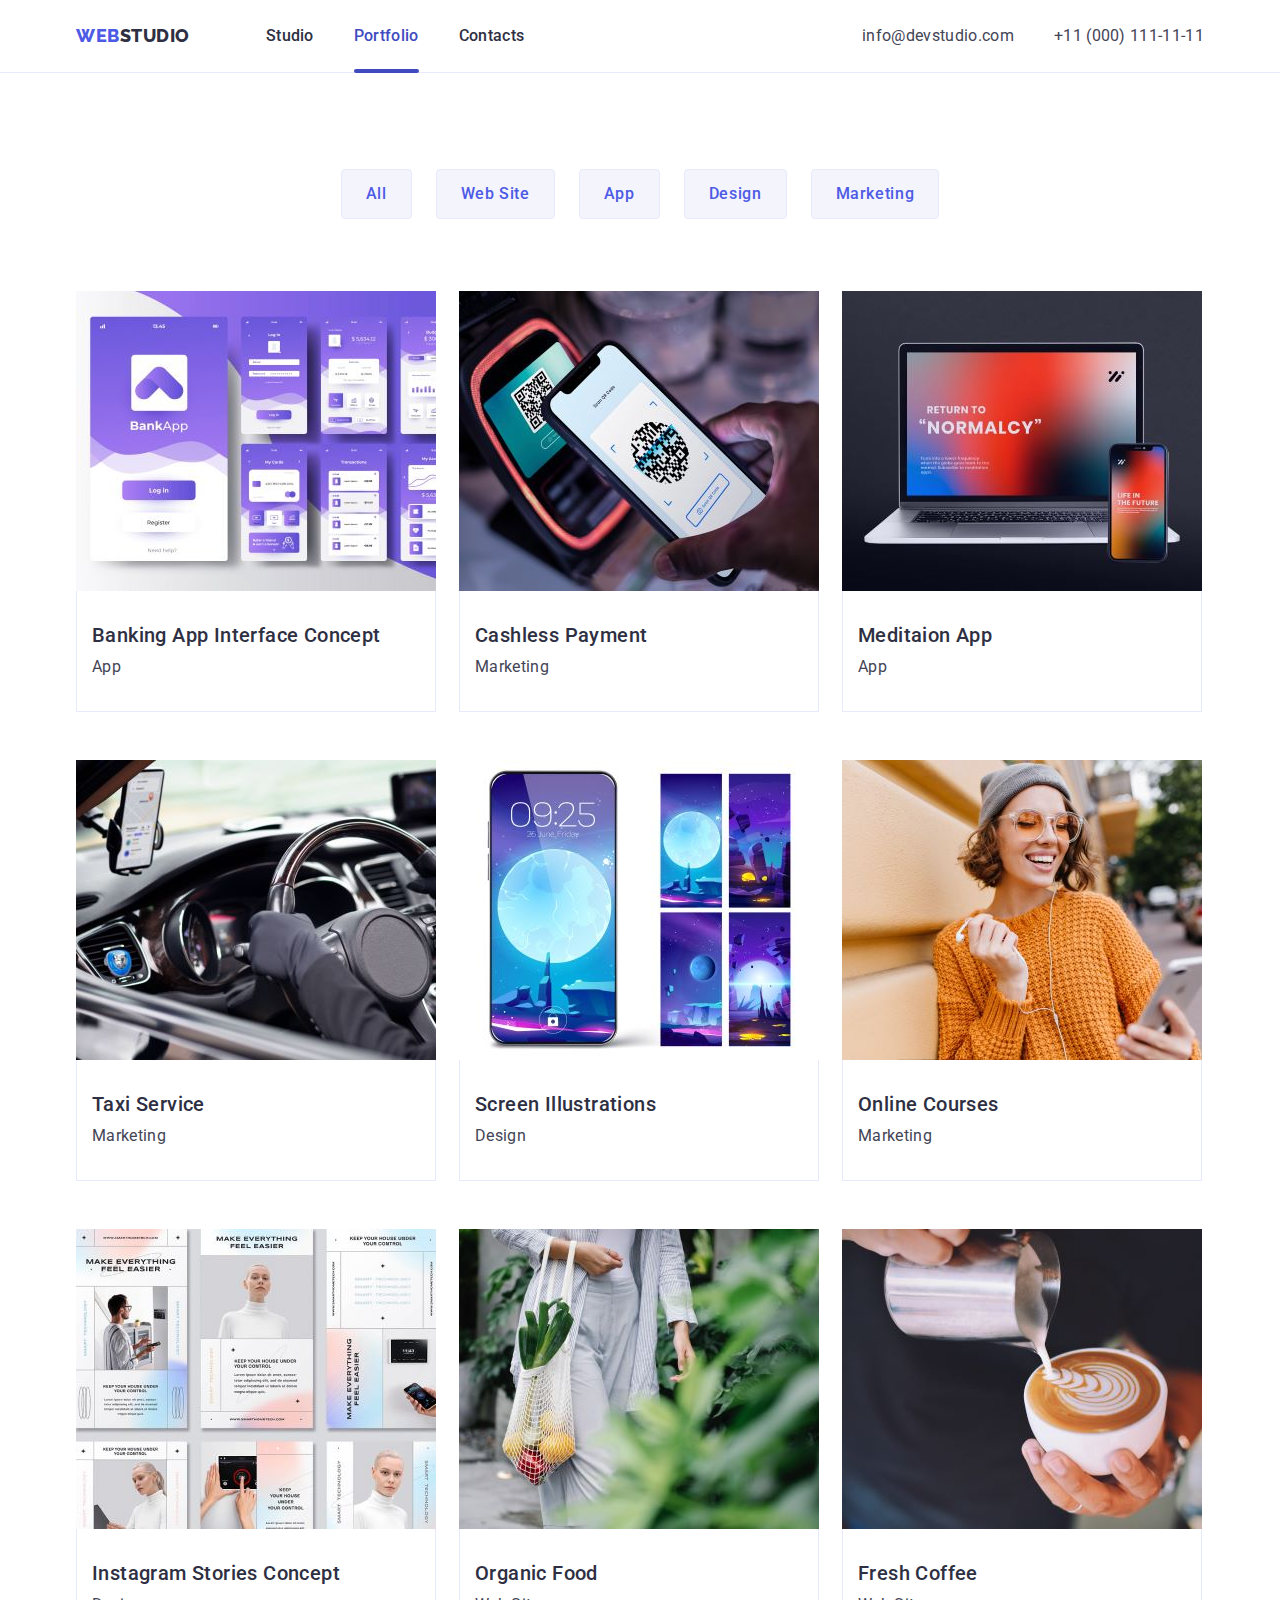
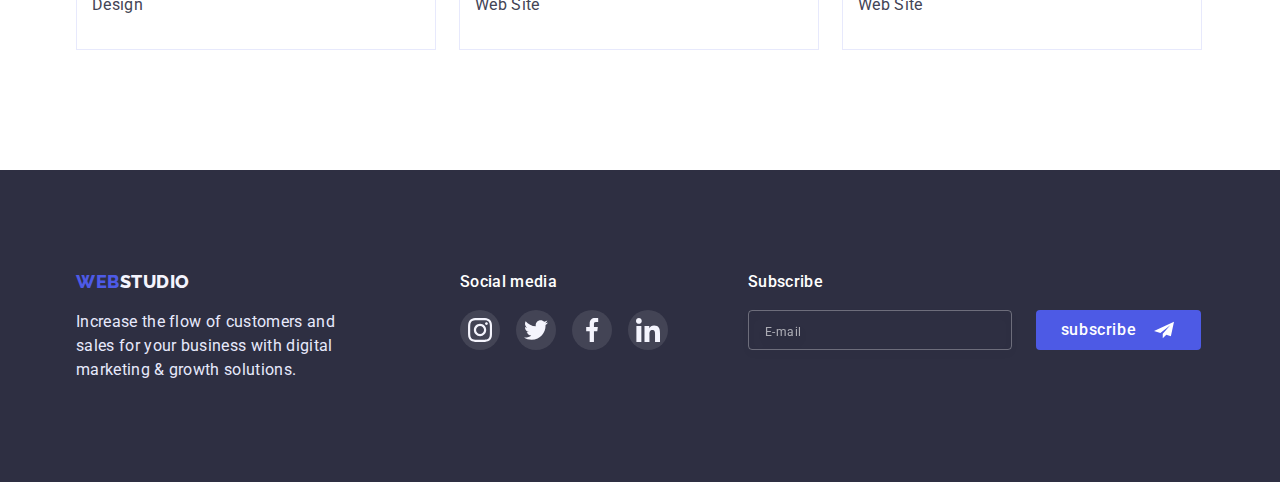
==== portfolio.html @ 66217157 "Initial commit" ====
<!DOCTYPE html>
<html lang="en">
  <head>
    <meta charset="UTF-8" />
    <meta http-equiv="X-UA-Compatible" content="IE=edge" />
    <meta name="viewport" content="width=device-width, initial-scale=1.0" />
    <title>homework3</title>
    <link
      rel="stylesheet"
      href="https://cdn.jsdelivr.net/npm/modern-normalize@1.1.0/modern-normalize.min.css"
    />
    <link rel="preconnect" href="https://fonts.googleapis.com" />
    <link rel="preconnect" href="https://fonts.gstatic.com" crossorigin />
    <link
      href="https://fonts.googleapis.com/css2?family=Raleway:wght@800&family=Roboto:wght@400;500;700;900&display=swap"
      rel="stylesheet"
    />
    <link rel="stylesheet" href="./css/styles.css" />
  </head>
  <body>
    <!-- чердак -->
    <header class="header-top">
      <div class="conteiner header-one-conteiner">
        <nav class="heder-navigation">
          <a class="logo logo-light-theme link" href="./index.html"
            ><span class="logotipe">web</span>Studio</a
          >
          <ul class="menu-list list">
            <li class="menu-item">
              <a class="menu-link link" href="./index.html">Studio</a>
            </li>
            <li class="menu-item">
              <a class="menu-link current link" href="./portfolio.html"
                >Portfolio</a
              >
            </li>
            <li class="menu-item">
              <a class="menu-link link" href="">Contacts</a>
            </li>
          </ul>
        </nav>
        <address class="menu-address">
          <ul class="menu-list-address list">
            <li class="menu-item-address">
              <a class="address-mail link" href="mailto:info@devstudio.com"
                >info@devstudio.com</a
              >
            </li>
            <li class="menu-item-address">
              <a class="address-tel link" href="tel:+110001111111"
                >+11 (000) 111-11-11</a
              >
            </li>
          </ul>
        </address>
      </div>
    </header>
    <main>
      <!-- Section 1 -->
      <section class="section-btn-pro">
        <div class="conteiner">
          <h1 class="strategy-title-port">section-portfolio</h1>
          <ul class="menu-list-btn list">
            <li class="menu-item-btn">
              <button class="text-btn" type="button">All</button>
            </li>

            <li class="menu-item-btn">
              <button class="text-btn" type="button">Web Site</button>
            </li>

            <li class="menu-item-btn">
              <button class="text-btn" type="button">App</button>
            </li>

            <li class="menu-item-btn">
              <button class="text-btn" type="button">Design</button>
            </li>

            <li class="menu-item-btn">
              <button class="text-btn" type="button">Marketing</button>
            </li>
          </ul>
          <!-- Section 2 -->
          <ul class="menu-list-team list">
            <li class="menu-item-team-port">
              <a href="/" class="card-prof link">
                <div class="card-prof-wrapper">
                  <img
                    class="photo"
                    src="./Images/images/hw-02/img.jpg"
                    alt="Banking App Interface Concept"
                    width="360"
                  />
                  <p class="prof-overlay">
                    14 Stylish and User-Friendly App Design Concepts · Task
                    Manager App · Calorie Tracker App · Exotic Fruit Ecommerce
                    App · Cloud Storage App
                  </p>
                </div>
                <div class="port-card">
                  <h2 class="photo-name-port">Banking App Interface Concept</h2>
                  <p class="profile-port">App</p>
                </div>
              </a>
            </li>

            <li class="menu-item-team-port">
              <a href="/" class="card-prof link">
                <div class="card-prof-wrapper">
                  <img
                    class="photo"
                    src="./Images/images/hw-02/phone-1.jpg"
                    alt="Cashless Payment"
                    width="360"
                    height="300"
                  />
                  <p class="prof-overlay">
                    14 Stylish and User-Friendly App Design Concepts · Task
                    Manager App · Calorie Tracker App · Exotic Fruit Ecommerce
                    App · Cloud Storage App
                  </p>
                </div>
                <div class="port-card">
                  <h2 class="photo-name-port">Cashless Payment</h2>
                  <p class="profile-port">Marketing</p>
                </div>
              </a>
            </li>

            <li class="menu-item-team-port">
              <a href="/" class="card-prof link">
                <div class="card-prof-wrapper">
                  <img
                    class="photo"
                    src="./Images/images/hw-02/nout-1.jpg"
                    alt="Meditaion App"
                    width="360"
                    height="300"
                  />
                  <p class="prof-overlay">
                    14 Stylish and User-Friendly App Design Concepts · Task
                    Manager App · Calorie Tracker App · Exotic Fruit Ecommerce
                    App · Cloud Storage App
                  </p>
                </div>
                <div class="port-card">
                  <h2 class="photo-name-port">Meditaion App</h2>
                  <p class="profile-port">App</p>
                </div>
              </a>
            </li>

            <li class="menu-item-team-port">
              <a href="/" class="card-prof link">
                <div class="card-prof-wrapper">
                  <img
                    class="photo"
                    src="./Images/images/hw-02/car.jpg"
                    alt="Taxi Service"
                    width="360"
                    height="300"
                  />
                  <p class="prof-overlay">
                    14 Stylish and User-Friendly App Design Concepts · Task
                    Manager App · Calorie Tracker App · Exotic Fruit Ecommerce
                    App · Cloud Storage App
                  </p>
                </div>
                <div class="port-card">
                  <h2 class="photo-name-port">Taxi Service</h2>
                  <p class="profile-port">Marketing</p>
                </div>
              </a>
            </li>

            <li class="menu-item-team-port">
              <a href="/" class="card-prof link">
                <div class="card-prof-wrapper">
                  <img
                    class="photo"
                    src="./Images/images/hw-02/moon.jpg"
                    alt="Screen Illustrations"
                    width="360"
                    height="300"
                  />
                  <p class="prof-overlay">
                    14 Stylish and User-Friendly App Design Concepts · Task
                    Manager App · Calorie Tracker App · Exotic Fruit Ecommerce
                    App · Cloud Storage App
                  </p>
                </div>
                <div class="port-card">
                  <h2 class="photo-name-port">Screen Illustrations</h2>
                  <p class="profile-port">Design</p>
                </div>
              </a>
            </li>

            <li class="menu-item-team-port">
              <a href="/" class="card-prof link">
                <div class="card-prof-wrapper">
                  <img
                    class="photo"
                    src="./Images/images/hw-02/girl.jpg"
                    alt="Online Courses"
                    width="360"
                    height="300"
                  />
                  <p class="prof-overlay">
                    14 Stylish and User-Friendly App Design Concepts · Task
                    Manager App · Calorie Tracker App · Exotic Fruit Ecommerce
                    App · Cloud Storage App
                  </p>
                </div>
                <div class="port-card">
                  <h2 class="photo-name-port">Online Courses</h2>
                  <p class="profile-port">Marketing</p>
                </div>
              </a>
            </li>

            <li class="menu-item-team-port">
              <a href="/" class="card-prof link">
                <div class="card-prof-wrapper">
                  <img
                    class="photo"
                    src="./Images/images/hw-02/cards.jpg"
                    alt="Instagram Stories Concept"
                    width="360"
                    height="300"
                  />
                  <p class="prof-overlay">
                    14 Stylish and User-Friendly App Design Concepts · Task
                    Manager App · Calorie Tracker App · Exotic Fruit Ecommerce
                    App · Cloud Storage App
                  </p>
                </div>
                <div class="port-card">
                  <h2 class="photo-name-port">Instagram Stories Concept</h2>
                  <p class="profile-port">Design</p>
                </div>
              </a>
            </li>

            <li class="menu-item-team-port">
              <a href="/" class="card-prof link">
                <div class="card-prof-wrapper">
                  <img
                    class="photo"
                    src="./Images/images/hw-02/food.jpg"
                    alt="Organic Food"
                    width="360"
                    height="300"
                  />
                  <p class="prof-overlay">
                    14 Stylish and User-Friendly App Design Concepts · Task
                    Manager App · Calorie Tracker App · Exotic Fruit Ecommerce
                    App · Cloud Storage App
                  </p>
                </div>
                <div class="port-card">
                  <h2 class="photo-name-port">Organic Food</h2>
                  <p class="profile-port">Web Site</p>
                </div>
              </a>
            </li>

            <li class="menu-item-team-port">
              <a href="/" class="card-prof link">
                <div class="card-prof-wrapper">
                  <img
                    class="photo"
                    src="./Images/images/hw-02/coffee.jpg"
                    alt="Fresh Coffee"
                    width="360"
                    height="300"
                  />
                  <p class="prof-overlay">
                    14 Stylish and User-Friendly App Design Concepts · Task
                    Manager App · Calorie Tracker App · Exotic Fruit Ecommerce
                    App · Cloud Storage App
                  </p>
                </div>
                <div class="port-card">
                  <h2 class="photo-name-port">Fresh Coffee</h2>
                  <p class="profile-port">Web Site</p>
                </div>
              </a>
            </li>
          </ul>
        </div>
      </section>
    </main>

    <!-- подвал -->
    <footer class="footer-top">
      <div class="conteiner">
        <div class="footer-menu">
          <div class="footer-logo">
            <a class="logo-f logo-dark-theme link" href="./index.html"
              ><span class="logotipe">web</span>Studio</a
            >
            <p class="footer-text">
              Increase the flow of customers and sales for your business with
              digital marketing & growth solutions.
            </p>
          </div>

          <div class="social-footer">
            <p class="footer-title-text">Social media</p>

            <ul class="footer-list list">
              <li class="footer-list-item">
                <a class="footer-list-link link" href="">
                  <svg class="footer-list-icon" width="24" height="24">
                    <use href="./Images/icons.svg#icon-instagram-2"></use>
                  </svg>
                </a>
              </li>

              <li class="footer-list-item">
                <a class="footer-list-link link" href="">
                  <svg class="footer-list-icon" width="24" height="24">
                    <use href="./Images/icons.svg#icon-twitter-1"></use>
                  </svg>
                </a>
              </li>

              <li class="footer-list-item">
                <a class="footer-list-link link" href="">
                  <svg class="footer-list-icon" width="24" height="24">
                    <use href="./Images/icons.svg#icon-facebook-1"></use>
                  </svg>
                </a>
              </li>

              <li class="footer-list-item">
                <a class="footer-list-link link" href="">
                  <svg class="footer-list-icon" width="24" height="24">
                    <use href="./Images/icons.svg#icon-linkedin-1"></use>
                  </svg>
                </a>
              </li>
            </ul>
          </div>

          <div class="subscribe">
            <p class="subscribe-text">Subscribe</p>

            <form class="footer-form">
              <label class="modal-form-field-footer">
                <input
                  type="text"
                  name="E-mail"
                  class="modal-form-input-footer"
                  required
                  pattern="[a-zA-Z]+"
                  minlength="2"
                  placeholder="E-mail"
                />
              </label>
              <button type="submit" class="subscribe-btn">
                subscribe<span class="modal-form-icon-telegram">
                  <svg class="icon-footer-subscribe" width="24" height="20">
                    <use href="./Images/icons.svg#icon-telegrame"></use>
                  </svg>
                </span>
              </button>
            </form>
          </div>
        </div>
      </div>
    </footer>
  </body>
</html>
---- css/styles.css ----
.link {
    text-decoration: none;
}

ul {
    margin-top: 0;
    margin-right: 0;
    padding-left: 0;
}

img {
    display: block;

}

button {
    cursor: pointer;
}

h1,
h2,
h3,
h4,
p {
    margin-top: 0;
    margin-bottom: 0;
}

:root {
    --navy-color: #404BBF;
    --text-fon-color: #2E2F42;
    --fon-color: #F4F4FD;
    --fon-title: #FFFFFF;
    --color-top: #434455;
    --color-back: #E5E5E5;
    --color-header: #E7E9FC;
    --color-logo: #4D5AE5;
    --color-vector: #8E8F99;
    --color-footer-icon: #31D0AA;
    --transition-duration: 250ms;
    --transition-function: cubic-bezier(0.4, 0, 0.2, 1);



}

.list {
    list-style: none;
}

body {
    font-family: 'Roboto',
        sans-serif;
    color: var(--color-top);
    

}

.conteiner {
    width: 1158px;
    padding-left: 15px;
    padding-right: 15px;
    margin-left: auto;
    margin-right: auto;
    align-items: center;

}

.visually-hidden {
    position: absolute;
    width: 1px;
    height: 1px;
    margin: -1px;
    padding: 0;
    overflow: hidden;
    border: 0;
    clip: rect(0 0 0 0);
}

/* шапка */
.header-top {
    background: var(--fon-title);
    border-bottom: 1px solid var(--color-header);
}

.header-one-conteiner {
    display: flex;
   

}

.heder-navigation .menu-link {
    display: block;
    padding-top: 24px;
    padding-bottom: 24px;
}

.heder-navigation {
    display: flex;

}

.logo {
    font-family: 'Raleway',
        sans-serif;
    font-weight: 800;
    font-size: 18px;
    line-height: 1.33;
    letter-spacing: 0.03em;
    text-transform: uppercase;

    margin-right: 76px;
    padding-top: 24px;
    padding-bottom: 24px;


}

.logo-light-theme {
    color: var(--text-fon-color);
}

.logo-dark-theme {
    color: var(--fon-color);
}

.logotipe {
    color: var(--color-logo);
}

.menu-list {
    display: flex;
    margin-bottom: 0;
    align-items: center;

}

.menu-list .menu-item+.menu-item {
    margin-left: 40px;
}


.menu-link {
    position: relative;
   
    font-weight: 500;
    font-size: 16px;
    line-height: 1.5;
    letter-spacing: 0.02em;
    color: var(--text-fon-color);
    

    transition-property: color;
    transition-duration: var(--transition-duration);
    transition-timing-function: var(--transition-function);
}

.menu-link:hover,
.menu-link:focus {
    color: var(--navy-color);
    
    }

.menu-link.current {
    color: var(--navy-color);
}   

.menu-link::after {
    content:"";
    position: absolute;
    left: 0;
    bottom: -1px;
    display: block;
    width: 100%;
    height: 4px;
    background-color: var(--navy-color);
    border-radius: 2px;
    pointer-events: none;

    opacity: 0;
    transition: opascity 250ms var(--transition-function);
}

.menu-link.current::after {
    opacity: 1;
    
}  

 .current::after {
    content: "";
        position: absolute;
        left: 0;
        bottom: -1px;
        display: block;
        width: 100%;
        height: 4px;
        background-color: var(--navy-color);
        border-radius: 2px;
      
} 



.menu-address {
    font-style: normal;
    color: var(--color-top);
    margin-left: auto;


}

.menu-list-address .menu-item-address+.menu-item-address {
    margin-left: 40px;
}

.menu-list-address {
    display: flex;
    align-items: center;
    margin-bottom: 0;

}

.menu-item-address {
    font-size: 16px;
    line-height: 1.5;
    letter-spacing: 0.02em;
    justify-content: end;

}

.address-mail {
    font-size: 16px;
    line-height: 1.5;
    letter-spacing: 0.02em;
    color: var(--color-top);

    transition-property: color;
        transition-duration: var(--transition-duration);
        transition-timing-function: var(--transition-function);

}

.address-mail:hover,
.address-mail:focus {
    color: var(--navy-color);
   
    }


.menu-address .address-mail {
    display: block;
    padding-top: 24px;
    padding-bottom: 24px;
}

.address-tel {

    font-size: 16px;
    line-height: 1.5;
    letter-spacing: 0.02em;
    color: var(--color-top);

    transition-property: color;
    transition-duration: var(--transition-duration);
    transition-timing-function: var(--transition-function);
}

.menu-address .address-tel {
    display: block;
    padding-top: 24px;
    padding-bottom: 24px;
}

.address-tel:hover,
.address-tel:focus {
    color: var(--navy-color);
    
    }


/* section 1 */
.hero {
    background-color: var(--text-fon-color);
    max-width: 1440px;
    max-height: 600px;
    border-bottom: 1px solid var(--color-header);
    text-align: center;
    padding-top: 188px;
    padding-bottom: 188px;
    margin-left: auto;
    margin-right: auto;
    flex-grow: 1;
    background-image: linear-gradient(rgba(46, 47, 66, 0.7), rgba(46, 47, 66, 0.7)), 
    url(../Images/images/hw-04/backgr.jpg);
    background-size: cover;
    background-position: center;
    background-repeat: no-repeat;
    




}

.title-hero {
    font-size: 56px;
    line-height: 1.07;
    letter-spacing: 0.02em;
    color: var(--fon-title);
    max-width: 496px;
    margin-left: auto;
    margin-right: auto;




}

.hero-btn {
    font-family: 'Roboto',
        sans-serif;
    font-weight: 500;
    font-size: 16px;
    line-height: 1.5;
    letter-spacing: 0.04em;
    color: var(--fon-title);
    background: var(--color-logo);
    padding: 16px 32px;
    margin-top: 48px;
   
    border-radius: 4px;
    border: 1px solid var(--navy-color);
    box-shadow: 0px 4px 4px rgba(0, 0, 0, 0.15);

    transition-property: background-color;
    transition-duration: var(--transition-duration);
    transition-timing-function: var(--transition-function);
}


.hero-btn:hover,
.hero-btn:focus {
    background-color: var(--navy-color);
   
    }


/* section 2     */

.section-two {
    padding-top: 120px;
    padding-bottom: 120px;

}

.strategy-title {
    display: none;
}

.menu-list-strategy {
    display: flex;
    column-gap: 24px;
    margin-bottom: 0;
}

.item-strategy {
    padding: 0px;
    width: 264px;
}

.strategy-list-div {
    display: flex;
    justify-content: center;
    align-items: center;
    
    width: 264px;
    height: 112px;
    background-color: var(--fon-color);

}


.subtitle {
    font-weight: 500;
    font-size: 20px;
    line-height: 1.2;
    letter-spacing: 0.02em;
    color: var(--text-fon-color);
    margin-bottom: 8px;
    margin-top: 8px;

}

.strategy-text {
    font-size: 16px;
    line-height: 1.5;
    letter-spacing: 0.02em;

}

/* section 3 */
.section-service {
    padding-bottom: 120px;
}

.section-title {
    font-size: 36px;
    line-height: 1.11;
    text-align: center;
    letter-spacing: 0.02em;
    text-transform: capitalize;
    color: var(--text-fon-color);
    height: 40px;
    margin-bottom: 72px;
}

.menu-list-doing {
    display: flex;
    flex-wrap: wrap;
    column-gap: 24px;
    margin-bottom: 0;
}

.menu-item-doing {
    flex-basis: calc((100% - 48px) / 3);
}

/* section 4 */


.section-team {
    background: var(--fon-color);
    padding-top: 120px;
    padding-bottom: 120px;
}



.secondary-title-team {
    font-size: 36px;
    line-height: 1.11;
    text-align: center;
    letter-spacing: 0.02em;
    text-transform: capitalize;
    color: var(--text-fon-color);
    margin-bottom: 72px;

}


.menu-list-team {
    display: flex;
    flex-wrap: wrap;
    column-gap: 24px;
    margin-bottom: 0;
}

.menu-item-team {
    background-color: var(--fon-title);
    box-shadow: 0px 1px 6px rgba(46, 47, 66, 0.08), 0px 1px 1px rgba(46, 47, 66, 0.16), 0px 2px 1px rgba(46, 47, 66, 0.08);
    border-radius: 0px 0px 4px 4px;
    flex-basis: calc((100% - 72px) / 4);
}

.card {
    background: var(--fon-title);
    box-shadow: 0px 1px 6px rgba(46, 47, 66, 0.08), 0px 1px 1px rgba(46, 47, 66, 0.16), 0px 2px 1px rgba(46, 47, 66, 0.08);
    border-radius: 0px 0px 4px 4px;
    color: var(--text-fon-color);

}

.photo {
    mix-blend-mode: normal;
    ;

}


.menu-item-team-div {
    padding-top: 32px;
    padding-left: 16px;
    padding-bottom: 32px;
    padding-right: 16px;
    flex-direction: column;
    justify-content: center;
    align-items: center;

}

.photo-name {
    font-weight: 500;
    font-size: 20px;
    line-height: 1.2;
    letter-spacing: 0.02em;
    color: var(--text-fon-color);
    margin-bottom: 8px;
    text-align: center;

}

.profile {
    font-size: 16px;
    line-height: 1.5;
    letter-spacing: 0.02em;
    text-align: center;
    color: var(--text-fon-color);
    margin-bottom: 8px;

}

.profile-list {
    display: flex;
    justify-content: center;
    gap: 24px;
   
}

.profile-list-item {
    justify-content: center;
}

.profile-list-link {
    display: flex;
    justify-content: center;
    align-items: center;
    
        width: 40px;
        height: 40px;
        border-radius: 50%;
        background-color: var(--color-logo);

        transition-property: background-color;
        transition-duration: var(--transition-duration);
        transition-timing-function: var(--transition-function);

}

.profile-list-link:hover,
.profile-list-link:focus {
   
    background-color: var(--navy-color);
    
    }

.profile-list-icon {
    fill: var(--fon-title);
}

/* section 5  */

.section-card {
    padding-top: 125px;
    padding-bottom: 125px;

}

.card-title {
        margin-bottom: 72px;

        font-size: 36px;
        line-height: 1.11;
        text-align: center;
        letter-spacing: 0.02em;
        text-transform: capitalize;
        color: var(--text-fon-color);
}


.card-list {
    display: flex;
    margin-bottom: 0;

   
}

.card-list .card-item+.card-item {
    margin-left: 24px;
    margin-bottom: 0;
}

.card-item {
    width: 168px;
    height: 88px;
}



.card-link {
    display: flex;
    border: 1px solid var(--color-vector);
    border-radius: 4px;
    justify-content: center;
    align-items: center;
    width: 100%;
    height: 100%;

    transition-property: border-color;
    transition-duration: var(--transition-duration);
    transition-timing-function: var(--transition-function);
  

   
}

.card-link:hover,
.card-link:focus {
    outline: none;
    border-color: var(--navy-color);
    
}


.klient-card-link {
    fill: var(--color-vector) ;

    transition-property: fill;
    transition-duration: var(--transition-duration);
    transition-timing-function: var(--transition-function);
}

.card-link:is(:hover, :focus) .klient-card-link{
    fill: var(--navy-color);
    
    }






/* footer  */


.footer-top {
    background: var(--text-fon-color);
    padding-top: 100px;
    padding-bottom: 100px;
}

.footer-menu {
    display: flex;
}

.footer-logo {
    display: block;
    width: 264px;
    margin-right: 120px;

}

.logo-f {
    font-family: 'Raleway',
        sans-serif;
    font-weight: 800;
    font-size: 18px;
    line-height: 1.33;
    letter-spacing: 0.03em;
    text-transform: uppercase;
    margin-bottom: 16px;


}

.footer-text {
    font-size: 16px;
    line-height: 1.5;
    letter-spacing: 0.02em;
    color: var(--color-header);
    margin-top: 16px;

}

.social-footer {
  align-items: baseline;

}


.footer-title-text {
    margin-bottom: 16px;
    color: var(--fon-title);
    font-family: inherit;
        font-weight: 500;
        font-size: 16px;
        line-height: 1.5;
        letter-spacing: 0.02em;
}

.footer-list-link:hover,
.footer-list-link:focus {
    background-color: var(--color-footer-icon);
    
    }




.footer-list {
    display: flex;
    margin-bottom: 0;

}


.footer-list .footer-list-item + .footer-list-item {
    margin-left: 16px;
}

.footer-list-link {
    display: flex;
        justify-content: center;
        align-items: center;
        flex-direction: row;
        background-color: rgba(255, 255, 255, 0.1);
    
        width: 40px;
        height: 40px;
        border-radius: 50%;

        transition-property: background-color;
        transition-duration: var(--transition-duration);
        transition-timing-function: var(--transition-function);
}

.subscribe {
margin-left: 80px;
}

.subscribe-text {
font-family: inherit;
    font-weight: 500;
    font-size: 16px;
    line-height: 1.5;
    letter-spacing: 0.02em;
    color: var(--fon-title);
    margin-bottom: 16px;
}

.footer-form {
    display: flex;
    gap: 24px;
}

.modal-form-input-footer {
    width: 264px;
    height: 40px;
    border: 1px solid rgba(255, 255, 255, 0.3);
    filter: drop-shadow(0px 4px 4px rgba(0, 0, 0, 0.15));
    border-radius: 4px;
    background-color: transparent;
    padding-left: 16px;
    color: var(--fon-title);

}

.modal-form-input-footer:is( :hover, :focus) {
    border-color: var(--color-logo);
}

.modal-form-input-footer::placeholder {
    font-family: inherit;
        font-size: 12px;
        line-height: 2;
        display: flex;
        align-items: center;
        letter-spacing: 0.04em;
        color: rgba(255, 255, 255, 0.6);

}

.subscribe-btn {
    font-family: inherit;
        font-weight: 500;
        font-size: 16px;
        line-height: 1.5;
        width: 165px;
        height: 40px;
        display: flex;
        align-items: center;
        text-align: center;
        justify-content: center;
        letter-spacing: 0.04em;
        color: #FFFFFF;

        background-color: var(--color-logo);
        border-radius: 4px;
        border-color: transparent;
        padding-top: 8px;
        padding-right: 24px;
        padding-bottom: 8px;
        padding-left: 24px;
        gap: 16px;
        

                transition-property: background-color;
                transition-duration: var(--transition-duration);
                transition-timing-function: var(--transition-function);
}

.subscribe-btn:is(:hover, :focus) {
       background-color: var(--navy-color);

}


.icon-footer-subscribe {
    fill: var(--fon-title);
 
}

.modal-form-icon-telegram {
    display: flex;
    justify-content: center;
    align-items: center;
}

/* ==========/* modal  =================== */


.backdrop {
    position: fixed;
    top: 0;
    left: 0;
    z-index: 1000;
    width: 100%;
    height: 100%;
    background-color: rgba(46, 47, 66, 0.4);

  
    
    transition-property: opacity,visibility;
    transition-duration: var(--transition-duration);
    transition-timing-function: var(--transition-function);
}

.backdrop.is-hidden {
    opacity: 0;
    visibility: hidden;
    pointer-events: none;
}

.backdrop.is-hidden .modal{
    transform: translate(-50%, -50%) scale(0)
 
}

.modal {
    position: absolute;
    width: 408px;
    min-height: 576px;
    top: 50%;
    left: 50%;
    transform: translate(-50%, -50%) scale(1);

    padding-top: 72px;
        padding-left: 24px;
        padding-bottom: 24px;
        padding-right: 24px;

    background-color: #FCFCFC;
    box-shadow: 0px 1px 1px rgba(0, 0, 0, 0.14), 0px 1px 3px rgba(0, 0, 0, 0.12), 0px 2px 1px rgba(0, 0, 0, 0.2);
    border-radius: 4px;
   

    transition-property: transform;
    transition-duration: var(--transition-duration);
    transition-timing-function: var(--transition-function);
}


.modal-close-btn {
    position: absolute;
    top: 24px;
    right: 24px;
    display: flex;
    justify-content: center;
    align-items: center;
    width: 24px;
    height: 24px;
    border-radius: 50%;
    
    background-color: var(--color-header);
    border: 1px solid rgba(0, 0, 0, 0.1);
    padding: 0;

    transition-property: background-color;
    transition-duration: var(--transition-duration);
    transition-timing-function: var(--transition-function);
}

.modal-close-btn:hover, 
.modal-close-btn:focus{
    background-color: var(--navy-color);
   
}

.modal-close-btn-icon {
    transition-property: fill;
    transition-duration: var(--transition-duration);
    transition-timing-function: var(--transition-function);
}

.modal-close-btn:hover,
.modal-close-btn:focus .modal-close-btn-icon {
    fill: var(--fon-title);
}


/*===========================modal-form ======================= */
.modal-form {
 
    display: flex;
    flex-direction: column;
}

.modal-form .modal-form-field + .modal-form-field {
    margin-top: 8px;
}

.modal-text-p {
    font-family: inherit;
        font-weight: 500;
        font-size: 16px;
        line-height: 1.5;
        text-align: center;
        letter-spacing: 0.02em;
        color: var(--text-fon-color);
        margin-bottom: 16px;
}

.modal-form-field {
 
}



.modal-span {
    font-family: inherit;
        font-size: 12px;
        display: block;
        line-height: 1.33;
        letter-spacing: 0.04em;
        color: var(--color-vector);
        margin-bottom: 4px;
      
        
}




.modal-form-input {
    width: 100%;
    height: 40px;
    border: 1px solid rgba(33, 33, 33, 0.2);
    border-radius: 4px;
   padding-left: 38px;

    transition-property: border-color;
    transition-duration: var(--transition-duration);
    transition-timing-function: var(--transition-function);

}

.modal-form-input:focus {
    outline: none;
    border-color: var(--color-logo);

    
}



.modal-form-input-wrapper {
    display: block;
    position: relative;
}

.modal-form-icon {
    position: absolute;
    top: 50%;
    left: 0;
    transform: translate(0, -50%);
    display: flex;
    width: 22px;
    height: 24px;
    justify-content: center;
    align-items: center;
    margin-left: 16px;

        transition-property: fill;
        transition-duration: var(--transition-duration);
        transition-timing-function: var(--transition-function);

    
 }


.modal-form-input:focus + .modal-form-icon {
    fill: var(--color-logo);


 }

.modal-form-icon-phone {
    position: absolute;
    top: 50%;
    left: 0;
    transform: translate(0, -50%);
    display: flex;
    justify-content: center;
    align-items: center;
    margin-left: 16px;

        transition-property: fill;
        transition-duration: var(--transition-duration);
        transition-timing-function: var(--transition-function);


}

.modal-form-input:focus+.modal-form-icon-phone {
    fill: var(--color-logo);


}

.modal-form-icon-mail {
    position: absolute;
    top: 50%;
    left: 0;
    transform: translate(0, -50%);
    display: flex;
    justify-content: center;
    align-items: center;
    margin-left: 16px;

        transition-property: fill;
        transition-duration: var(--transition-duration);
        transition-timing-function: var(--transition-function);


}

.modal-form-input:focus+.modal-form-icon-mail {
    fill: var(--color-logo);


}

.modal-message {
    width: 100%;
    height: 120px;
    border: 1px solid rgba(33, 33, 33, 0.2);
    border-radius: 4px;
    padding-left: 16px;
    padding-right: 16px;
    padding-bottom: 8px;
    padding-top: 8px;
    resize: none;

        transition-property: border-color;
        transition-duration: var(--transition-duration);
        transition-timing-function: var(--transition-function);
}

.modal-message::placeholder {
    font-family: inherit;
        font-size: 12px;
        line-height: 1.33;
        letter-spacing: 0.04em;
        color: rgba(117, 117, 117, 0.5);
}

.modal-message:focus {
    outline: none;
    border-color: var(--color-logo);

}

.modal-form-check-desk {
    display: flex;
    align-items: center;
 
    font-family: inherit;
        font-size: 12px;
        line-height: 1.33;
        letter-spacing: 0.04em;
        color: #757575;
        margin-top: 16px;
       
}

.modal-form-check-desk::before {
    display: block;
    content: '';
    width: 16px;
    height: 16px;
    border: 1.25px solid var(--text-fon-color);
    border-radius: 2px;
    cursor: pointer;
    margin-right: 8px;

    transition-property: background-color, background-image;
    transition-duration: var(--transition-duration);
    transition-timing-function: var(--transition-function);


}


.modal-form-check {
        width: 16px;
        height: 16px;
        border: 1.25px solid var(--text-fon-color);
        border-radius: 2px;

}

.modal-form-check:checked + .modal-form-check-desk::before {
    background-color: var(--navy-color);
    background-image: url(../Images/images/hw-06/Vector-galka.svg);
    background-repeat: no-repeat;
    background-position: 50% 50%;
  

}

.modal-form-check:focus +.modal-form-check-desk::before {
    outline: 1.25px solid var(--color-logo);
    border-radius: 2px;


}

.modal-a {
    font-family: inherit;
        font-size: 12px;
        line-height: 1.33;
        letter-spacing: 0.04em;
        text-decoration-line: underline;
        color: var(--color-logo);
        outline: none;
}

.modal-submit-btn {
        font-family: inherit;
        font-weight: 500;
        font-size: 16px;
        line-height: 1.5;
        display: flex;
        align-items: center;
        text-align: center;
        letter-spacing: 0.04em;
        justify-content: center;
        color: var(--fon-title);

        padding-top: 16px;
        padding-left: 32px;
        padding-bottom: 16px;
        padding-right: 32px;

        background: var(--color-logo);
            box-shadow: 0px 4px 4px rgba(0, 0, 0, 0.15);
            border-radius: 4px;
            border-color: transparent;

            width: 169px;
            height: 56px;

            margin-left: auto;
            margin-right: auto;
            margin-top: 24px;

            transition-property: background-color;
            transition-duration: var(--transition-duration);
            transition-timing-function: var(--transition-function);
}

.modal-submit-btn:is(:hover, :focus) {
            background-color: var(--navy-color);
           
}

/* portfolio */

.section-btn-pro {
    padding-top: 96px;
    padding-bottom: 120px;
}

.strategy-title-port {
    display: none;
}

.menu-list-btn {
    display: flex;
    margin-bottom: 72px;
    justify-content: center;
    column-gap: 24px;
}


.text-btn {
    font-family: inherit;
    font-weight: 500;
    font-size: 16px;
    line-height: 1.5;
    letter-spacing: 0.04em;
    color: var(--color-logo);
    padding-top: 12px;
    padding-bottom: 12px;
    padding-right: 24px;
    padding-left: 24px;
    background: var(--fon-color);
    border: 1px solid var(--color-header);
    border-radius: 4px;

    transition-property: background-color, color, box-shadow, border-color;
    transition-duration: var(--transition-duration);
    transition-timing-function: var(--transition-function);

}

.text-btn:hover,
.text-btn:focus {
    outline: none;
    background-color: var(--navy-color);
    color: var(--fon-title);
    box-shadow: 0px 3px 1px rgba(0, 0, 0, 0.1), 0px 2px 1px rgba(0, 0, 0, 0.08), 0px 2px 2px rgba(0, 0, 0, 0.12);
    border-color: transparent;

    
    }




/* section 2 port */

.menu-list-team {
    display: flex;
    column-gap: 23px;
    row-gap: 48px;
}

.menu-item-team-port {
    flex-basis: calc((100% - 48px) / 3);
    background: var(--fon-title);
}

.card-prof:hover,
.card-prof:focus {
    outline: none;
   box-shadow: 0px 1px 6px rgba(46, 47, 66, 0.08), 0px 1px 1px rgba(46, 47, 66, 0.16), 0px 2px 1px rgba(46, 47, 66, 0.08);
  
   
}




.card-prof {
    display: block;
    color: var(--text-fon-color);

    transition-property: box-shadow;
        transition-duration: var(--transition-duration);
        transition-timing-function: var(--transition-function);

}

.card-prof-wrapper {
    position: relative;
    overflow: hidden;
}

.card-prof:is(:hover, :focus) .prof-overlay {
    outline: none;
    transform: translate(0,0);
   
}

.prof-overlay {
    position: absolute;
    top: 0;
    left: 0;
    height: 100%;
    width: 100%;

    font-size: 16px;
    line-height: 1.5;
    letter-spacing: 0.02em;
    padding-top: 40px;
    padding-left: 32px;
    padding-right: 32px;
    background-color: var(--color-logo);
    color: var(--fon-color);
   

    transform: translate(0,100%);
    transition-property: transform;
    transition-duration: var(--transition-duration);
    transition-timing-function: var(--transition-function);
   


}


.port-card {
    padding-top: 32px;
    padding-bottom: 32px;
    padding-left: 15px;
    background: var(--fon-title);
    border: 1px solid var(--color-header);
    border-top: 0;
}

.photo-name-port {
    font-weight: 500;
    font-size: 20px;
    line-height: 1.2;
    letter-spacing: 0.02em;
    color: var(--text-fon-color);
    margin-bottom: 8px;

}

.profile-port {
    font-size: 16px;
    line-height: 1.5;
    letter-spacing: 0.02em;
    color: var(--color-top);
}

.btn-type-pro {
    width: 78px;
    height: 24px;
    font-family: inherit;
    font-weight: 500;
    font-size: 16px;
    line-height: 1.5;
    letter-spacing: 0.04em;
    color: var(--color-logo);

}
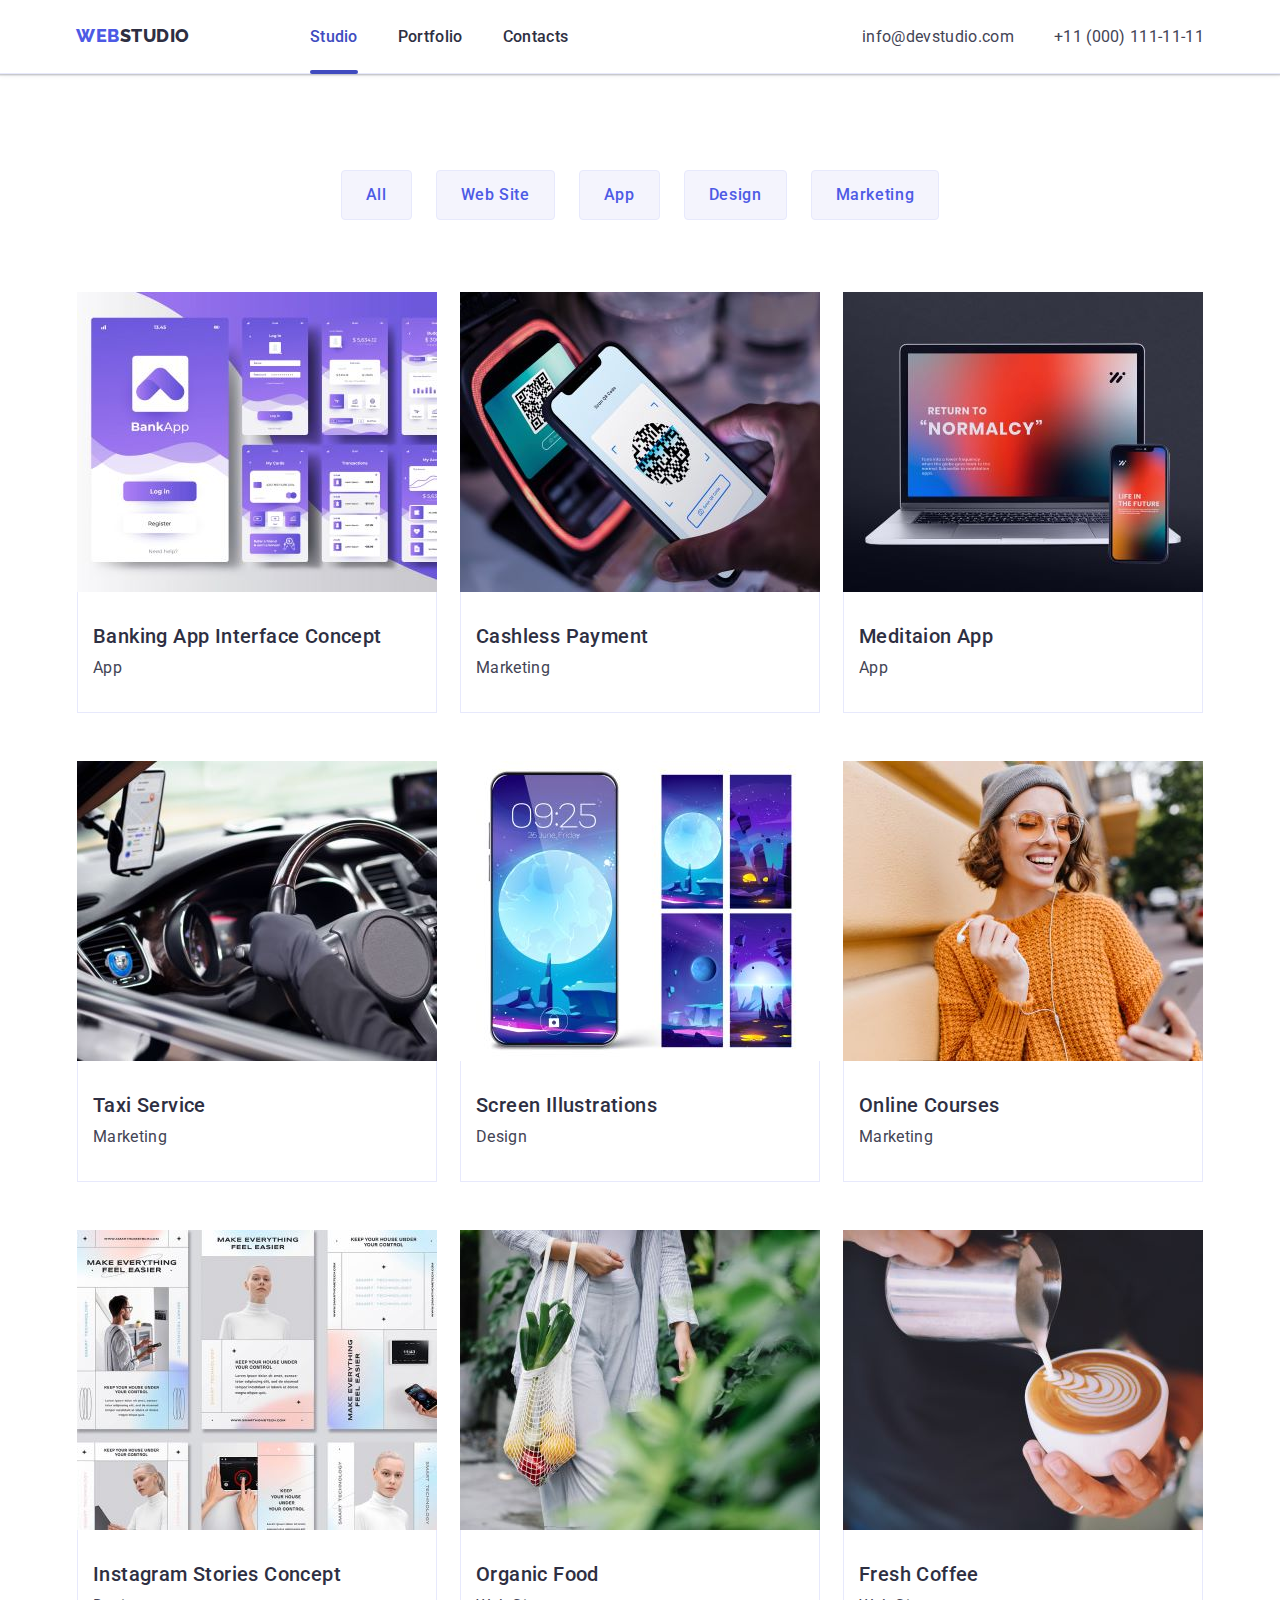
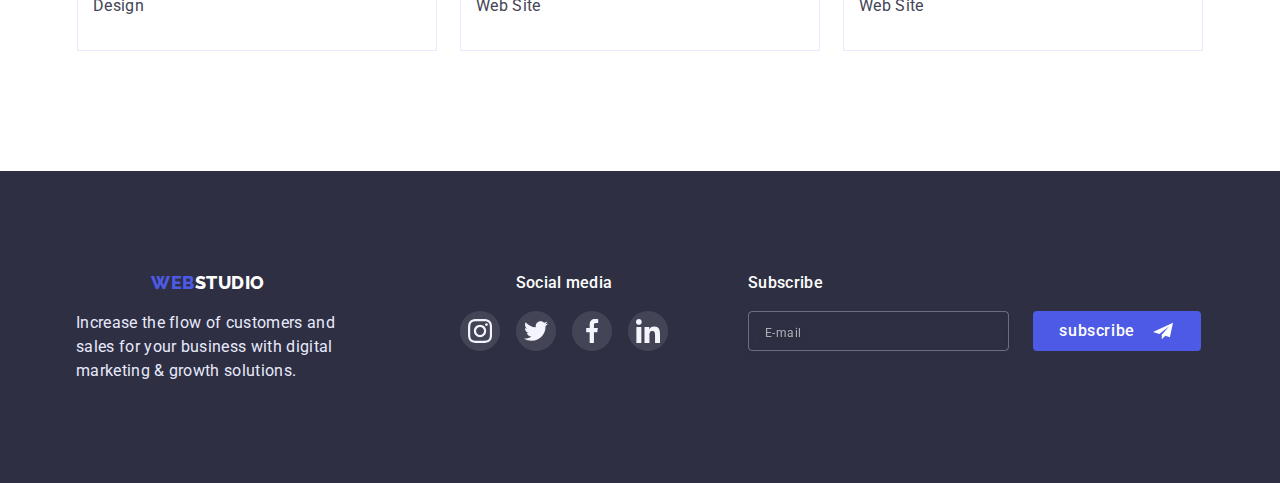
==== commit 57cec8fd: "Повне виправлення помилок" ====
--- a/portfolio.html
+++ b/portfolio.html
@@ -27,18 +27,26 @@
           >
           <ul class="menu-list list">
             <li class="menu-item">
-              <a class="menu-link link" href="./index.html">Studio</a>
+              <a class="menu-link current link" href="./index.html">Studio</a>
             </li>
             <li class="menu-item">
-              <a class="menu-link current link" href="./portfolio.html"
-                >Portfolio</a
-              >
+              <a class="menu-link link" href="./portfolio.html">Portfolio</a>
             </li>
             <li class="menu-item">
               <a class="menu-link link" href="">Contacts</a>
             </li>
           </ul>
         </nav>
+
+        <button type="button" class="mobile-menu-open js-open-menu">
+          <svg class="mobile-menu-open__icon" width="32" height="22">
+            <use
+              class="icon-burger"
+              href="./Images/icons.svg#menu-hamburger"
+            ></use>
+          </svg>
+        </button>
+
         <address class="menu-address">
           <ul class="menu-list-address list">
             <li class="menu-item-address">
@@ -53,6 +61,89 @@
             </li>
           </ul>
         </address>
+
+        <!-- mobile-menu -->
+
+        <div class="mobile-menu is-open js-menu-container">
+          <div class="conteiner mobile-menu-conteiner">
+            <button class="mobile-menu-close-btn js-close-menu">
+              <svg class="mobile-menu-close-icon" width="8" height="8">
+                <use
+                  class="icon-close"
+                  href="./Images/icons.svg#icon-close_24px"
+                ></use>
+              </svg>
+            </button>
+
+            <ul class="menu-list-mobile list">
+              <li class="menu-item-mobile">
+                <a class="menu-link-mobile link" href="./index.html">Studio</a>
+              </li>
+
+              <li class="menu-item-mobile">
+                <a class="menu-link-mobile link" href="./portfolio.html"
+                  >Portfolio</a
+                >
+              </li>
+
+              <li class="menu-item-mobile">
+                <a class="menu-link-mobile link" href="">Contacts</a>
+              </li>
+            </ul>
+
+            <div class="help">
+              <ul class="menu-list-address-mobile list">
+                <li class="menu-tel-address-mobile">
+                  <a class="address-tel-mobile link" href="tel:+110001111111"
+                    >+11 (000) 111-11-11</a
+                  >
+                </li>
+
+                <li class="menu-item-address-mobile">
+                  <a
+                    class="address-mail-mobile link"
+                    href="mailto:info@devstudio.com"
+                    >info@devstudio.com</a
+                  >
+                </li>
+              </ul>
+
+              <ul class="profile-list mobile list">
+                <li class="profile-list-item mobile">
+                  <a class="profile-list-link link" href="">
+                    <svg class="profile-list-icon" width="16" height="16">
+                      <use href="./Images/icons.svg#icon-instagram-2"></use>
+                    </svg>
+                  </a>
+                </li>
+
+                <li class="profile-list-item mobile">
+                  <a class="profile-list-link link" href="">
+                    <svg class="profile-list-icon" width="16" height="16">
+                      <use href="./Images/icons.svg#icon-twitter-1"></use>
+                    </svg>
+                  </a>
+                </li>
+
+                <li class="profile-list-item mobile">
+                  <a class="profile-list-link link" href="">
+                    <svg class="profile-list-icon" width="16" height="16">
+                      <use href="./Images/icons.svg#icon-facebook-1"></use>
+                    </svg>
+                  </a>
+                </li>
+
+                <li class="profile-list-item mobile">
+                  <a class="profile-list-link link" href="">
+                    <svg class="profile-list-icon" width="16" height="16">
+                      <use href="./Images/icons.svg#icon-linkedin-1"></use>
+                    </svg>
+                  </a>
+                </li>
+              </ul>
+            </div>
+          </div>
+        </div>
       </div>
     </header>
     <main>
@@ -297,52 +388,54 @@
     <footer class="footer-top">
       <div class="conteiner">
         <div class="footer-menu">
-          <div class="footer-logo">
-            <a class="logo-f logo-dark-theme link" href="./index.html"
-              ><span class="logotipe">web</span>Studio</a
-            >
-            <p class="footer-text">
-              Increase the flow of customers and sales for your business with
-              digital marketing & growth solutions.
-            </p>
-          </div>
-
-          <div class="social-footer">
-            <p class="footer-title-text">Social media</p>
-
-            <ul class="footer-list list">
-              <li class="footer-list-item">
-                <a class="footer-list-link link" href="">
-                  <svg class="footer-list-icon" width="24" height="24">
-                    <use href="./Images/icons.svg#icon-instagram-2"></use>
-                  </svg>
-                </a>
-              </li>
-
-              <li class="footer-list-item">
-                <a class="footer-list-link link" href="">
-                  <svg class="footer-list-icon" width="24" height="24">
-                    <use href="./Images/icons.svg#icon-twitter-1"></use>
-                  </svg>
-                </a>
-              </li>
-
-              <li class="footer-list-item">
-                <a class="footer-list-link link" href="">
-                  <svg class="footer-list-icon" width="24" height="24">
-                    <use href="./Images/icons.svg#icon-facebook-1"></use>
-                  </svg>
-                </a>
-              </li>
-
-              <li class="footer-list-item">
-                <a class="footer-list-link link" href="">
-                  <svg class="footer-list-icon" width="24" height="24">
-                    <use href="./Images/icons.svg#icon-linkedin-1"></use>
-                  </svg>
-                </a>
-              </li>
-            </ul>
+          <div class="work-div">
+            <div class="footer-logo">
+              <a class="logo-f logo-dark-theme link" href="./index.html"
+                ><span class="logotipe">web</span>Studio</a
+              >
+              <p class="footer-text">
+                Increase the flow of customers and sales for your business with
+                digital marketing & growth solutions.
+              </p>
+            </div>
+
+            <div class="social-footer">
+              <p class="footer-title-text">Social media</p>
+
+              <ul class="footer-list list">
+                <li class="footer-list-item">
+                  <a class="footer-list-link link" href="">
+                    <svg class="footer-list-icon" width="24" height="24">
+                      <use href="./Images/icons.svg#icon-instagram-2"></use>
+                    </svg>
+                  </a>
+                </li>
+
+                <li class="footer-list-item">
+                  <a class="footer-list-link link" href="">
+                    <svg class="footer-list-icon" width="24" height="24">
+                      <use href="./Images/icons.svg#icon-twitter-1"></use>
+                    </svg>
+                  </a>
+                </li>
+
+                <li class="footer-list-item">
+                  <a class="footer-list-link link" href="">
+                    <svg class="footer-list-icon" width="24" height="24">
+                      <use href="./Images/icons.svg#icon-facebook-1"></use>
+                    </svg>
+                  </a>
+                </li>
+
+                <li class="footer-list-item">
+                  <a class="footer-list-link link" href="">
+                    <svg class="footer-list-icon" width="24" height="24">
+                      <use href="./Images/icons.svg#icon-linkedin-1"></use>
+                    </svg>
+                  </a>
+                </li>
+              </ul>
+            </div>
           </div>
 
           <div class="subscribe">
--- a/css/styles.css
+++ b/css/styles.css
@@ -52,19 +52,40 @@
     font-family: 'Roboto',
         sans-serif;
     color: var(--color-top);
-    
+
 
 }
 
 .conteiner {
-    width: 1158px;
-    padding-left: 15px;
-    padding-right: 15px;
-    margin-left: auto;
-    margin-right: auto;
-    align-items: center;
-
-}
+        width: 100%;
+        margin-left: auto;
+        margin-right: auto;
+        padding-left: 15px;
+        padding-right: 15px;
+}
+
+@media screen and (min-width: 480px) {
+    .conteiner {
+        max-width: 428px;
+
+    }
+}
+
+@media screen and (min-width: 768px) {
+    .conteiner {
+        max-width: 768px;
+
+    }
+}
+
+@media screen and (min-width: 1200px) {
+    .conteiner {
+        max-width: 1158px;
+
+    }
+}
+
+
 
 .visually-hidden {
     position: absolute;
@@ -78,27 +99,6 @@
 }
 
 /* шапка */
-.header-top {
-    background: var(--fon-title);
-    border-bottom: 1px solid var(--color-header);
-}
-
-.header-one-conteiner {
-    display: flex;
-   
-
-}
-
-.heder-navigation .menu-link {
-    display: block;
-    padding-top: 24px;
-    padding-bottom: 24px;
-}
-
-.heder-navigation {
-    display: flex;
-
-}
 
 .logo {
     font-family: 'Raleway',
@@ -108,10 +108,10 @@
     line-height: 1.33;
     letter-spacing: 0.03em;
     text-transform: uppercase;
-
-    margin-right: 76px;
+    display: flex;
     padding-top: 24px;
     padding-bottom: 24px;
+    align-items: baseline;
 
 
 }
@@ -126,199 +126,221 @@
 
 .logotipe {
     color: var(--color-logo);
+
 }
 
 .menu-list {
-    display: flex;
-    margin-bottom: 0;
+    display: none;
+}
+
+.logo {
+    margin-right: 0;
+}
+
+
+.header-one-conteiner {
+    display: flex;
     align-items: center;
-
-}
-
-.menu-list .menu-item+.menu-item {
-    margin-left: 40px;
-}
-
-
-.menu-link {
-    position: relative;
-   
-    font-weight: 500;
-    font-size: 16px;
-    line-height: 1.5;
+    justify-content: space-between;
+
+}
+
+.menu-item-address-mobile {
+    margin-bottom: 48px;
+    margin-top: 40px;
+}
+
+.mobile-menu-open {
+    background-color: transparent;
+    border: none;
+    line-height: 0;
+}
+
+.mobile-menu {
+    position: fixed;
+    top: 0;
+    left: 0;
+    z-index: 999;
+    background-color: #FFFFFF;
+    box-shadow: 0px 2px 1px rgba(46, 47, 66, 0.08), 0px 1px 1px rgba(46, 47, 66, 0.16), 0px 1px 6px rgba(46, 47, 66, 0.08);
+    width: 100%;
+    height: 100%;
+    padding-top: 80px;
+    padding-bottom: 40px;
+
+
+
+    opacity: 1;
+    visibility: visible;
+    pointer-events: auto;
+
+    transition-property: opacity, visibility;
+    transition-duration: var(--transition-duration);
+    transition-timing-function: var(--transition-function);
+}
+
+.mobile-menu.is-open {
+    opacity: 0;
+    visibility: hidden;
+    pointer-events: none;
+
+}
+
+
+
+.mobile-menu>.mobile-menu-conteiner {
+    height: 100%;
+    display: flex;
+    flex-direction: column;
+    justify-content: space-between;
+    overflow-y: auto;
+}
+
+.mobile-menu-conteiner {
+    padding-left: 40px;
+    padding-right: 35px;
+
+}
+
+
+.mobile-menu-close-btn {
+    position: absolute;
+    display: flex;
+    justify-content: center;
+    align-items: center;
+    top: 24px;
+    right: 15px;
+    z-index: 999;
+    width: 24px;
+    height: 24px;
+    background-color: var(--color-header);
+    border: 1px solid rgba(0, 0, 0, 0.1);
+    border-radius: 50%;
+    padding: 0;
+
+
+}
+
+.menu-link-mobile {
+    font-family: inherit;
+    font-weight: 700;
+    font-size: 36px;
+    line-height: 1.11;
     letter-spacing: 0.02em;
+    text-transform: capitalize;
     color: var(--text-fon-color);
-    
 
     transition-property: color;
     transition-duration: var(--transition-duration);
     transition-timing-function: var(--transition-function);
 }
 
-.menu-link:hover,
-.menu-link:focus {
+.menu-link-mobile:is(:hover, :focus) {
     color: var(--navy-color);
-    
-    }
-
-.menu-link.current {
-    color: var(--navy-color);
-}   
-
-.menu-link::after {
-    content:"";
-    position: absolute;
-    left: 0;
-    bottom: -1px;
-    display: block;
-    width: 100%;
-    height: 4px;
-    background-color: var(--navy-color);
-    border-radius: 2px;
-    pointer-events: none;
-
-    opacity: 0;
-    transition: opascity 250ms var(--transition-function);
-}
-
-.menu-link.current::after {
-    opacity: 1;
-    
-}  
-
- .current::after {
-    content: "";
-        position: absolute;
-        left: 0;
-        bottom: -1px;
-        display: block;
-        width: 100%;
-        height: 4px;
-        background-color: var(--navy-color);
-        border-radius: 2px;
-      
-} 
-
-
-
-.menu-address {
-    font-style: normal;
-    color: var(--color-top);
-    margin-left: auto;
-
-
-}
-
-.menu-list-address .menu-item-address+.menu-item-address {
-    margin-left: 40px;
-}
-
-.menu-list-address {
-    display: flex;
-    align-items: center;
-    margin-bottom: 0;
-
-}
-
-.menu-item-address {
-    font-size: 16px;
-    line-height: 1.5;
+}
+
+.menu-list-address-mobile {
+    margin-bottom: 40px;
+}
+
+.menu-list-mobile .menu-item-mobile+.menu-item-mobile {
+    margin-top: 40px;
+}
+
+.menu-list-mobile {
+    margin-bottom: 20px;
+}
+
+.menu-tel-address-mobile {
+    font-family: inherit;
+    font-weight: 700;
+    font-size: 36px;
+    line-height: 1.11;
     letter-spacing: 0.02em;
-    justify-content: end;
-
-}
-
-.address-mail {
-    font-size: 16px;
-    line-height: 1.5;
+    text-transform: capitalize;
+    color: var(--color-logo);
+
+}
+
+.address-mail-mobile {
+    font-family: inherit;
+    font-weight: 500;
+    font-size: 20px;
+    line-height: 1.2;
     letter-spacing: 0.02em;
-    color: var(--color-top);
-
-    transition-property: color;
-        transition-duration: var(--transition-duration);
-        transition-timing-function: var(--transition-function);
-
-}
-
-.address-mail:hover,
-.address-mail:focus {
-    color: var(--navy-color);
-   
-    }
-
-
-.menu-address .address-mail {
-    display: block;
-    padding-top: 24px;
-    padding-bottom: 24px;
-}
-
-.address-tel {
-
-    font-size: 16px;
-    line-height: 1.5;
-    letter-spacing: 0.02em;
-    color: var(--color-top);
-
+    color: #434455;
+}
+
+
+
+.profile-list.mobile.list {
+
+    display: flex;
+    justify-content: space-between;
+}
+
+.profile-list-item.mobile {
     transition-property: color;
     transition-duration: var(--transition-duration);
     transition-timing-function: var(--transition-function);
 }
 
-.menu-address .address-tel {
-    display: block;
-    padding-top: 24px;
-    padding-bottom: 24px;
-}
-
-.address-tel:hover,
-.address-tel:focus {
-    color: var(--navy-color);
-    
-    }
-
-
-/* section 1 */
+.profile-list-item.mobile:is(:hover, :focus) {
+    color: var(--navy-color)
+}
+
 .hero {
-    background-color: var(--text-fon-color);
-    max-width: 1440px;
-    max-height: 600px;
-    border-bottom: 1px solid var(--color-header);
-    text-align: center;
-    padding-top: 188px;
-    padding-bottom: 188px;
+    padding-top: 112px;
+    padding-bottom: 112px;
     margin-left: auto;
     margin-right: auto;
-    flex-grow: 1;
-    background-image: linear-gradient(rgba(46, 47, 66, 0.7), rgba(46, 47, 66, 0.7)), 
-    url(../Images/images/hw-04/backgr.jpg);
+    background-color: var(--text-fon-color);
+    min-height: 432px;
+    text-align: center;
+    background-image: linear-gradient(rgba(46, 47, 66, 0.7), rgba(46, 47, 66, 0.7)),
+        url(../Images/images/mobile/bg-mobile.jpg);
     background-size: cover;
     background-position: center;
     background-repeat: no-repeat;
-    
-
-
-
-
-}
+}
+
+@media screen and (min-device-pixel-ratio: 2) and (max-width: 767px),
+screen and (min-resolution: 192dpi) and (max-width: 767px),
+screen and (min-resolution: 2dppx) and (max-width: 767px) {
+    .hero {
+        background-image: linear-gradient(rgba(46, 47, 66, 0.7), rgba(46, 47, 66, 0.7)), url(../Images/images/mobile/bg-mobile@2x.jpg);
+    }
+}
+
+
+
 
 .title-hero {
-    font-size: 56px;
-    line-height: 1.07;
+    max-width: 320px;
+    font-family: inherit;
+    font-size: 36px;
+    line-height: 1.11;
+    text-align: center;
     letter-spacing: 0.02em;
+    text-transform: capitalize;
     color: var(--fon-title);
-    max-width: 496px;
+    margin-bottom: 72px;
     margin-left: auto;
     margin-right: auto;
-
-
-
-
+}
+
+.modal {
+    width: 392px;
+    max-height: 586px;
+
+    padding-top: 96px;
+    padding-left: 18px;
+    padding-bottom: 18px;
+    padding-right: 114px;
 }
 
 .hero-btn {
-    font-family: 'Roboto',
-        sans-serif;
+    font-family: inherit;
     font-weight: 500;
     font-size: 16px;
     line-height: 1.5;
@@ -326,8 +348,8 @@
     color: var(--fon-title);
     background: var(--color-logo);
     padding: 16px 32px;
-    margin-top: 48px;
-   
+
+
     border-radius: 4px;
     border: 1px solid var(--navy-color);
     box-shadow: 0px 4px 4px rgba(0, 0, 0, 0.15);
@@ -341,65 +363,73 @@
 .hero-btn:hover,
 .hero-btn:focus {
     background-color: var(--navy-color);
-   
-    }
-
-
-/* section 2     */
-
-.section-two {
-    padding-top: 120px;
-    padding-bottom: 120px;
-
 }
 
 .strategy-title {
     display: none;
 }
 
-.menu-list-strategy {
-    display: flex;
-    column-gap: 24px;
-    margin-bottom: 0;
-}
-
-.item-strategy {
-    padding: 0px;
-    width: 264px;
-}
-
-.strategy-list-div {
-    display: flex;
-    justify-content: center;
-    align-items: center;
-    
-    width: 264px;
-    height: 112px;
-    background-color: var(--fon-color);
-
-}
-
-
-.subtitle {
-    font-weight: 500;
-    font-size: 20px;
-    line-height: 1.2;
-    letter-spacing: 0.02em;
-    color: var(--text-fon-color);
-    margin-bottom: 8px;
-    margin-top: 8px;
-
-}
-
-.strategy-text {
-    font-size: 16px;
-    line-height: 1.5;
-    letter-spacing: 0.02em;
-
-}
-
-/* section 3 */
+@media screen and (min-width: 768px) and (max-width: 1199px) {
+    
+
+ .strategy-icon {
+     display: none;
+ }
+}
+
+@media screen and (max-width: 767px) {
+    .menu-list-strategy .item-strategy+.item-strategy {
+            margin-top: 72px;
+    
+        }
+  .strategy-icon {
+            display: none;
+}        
+
+        
+}        
+        .section-two {
+    
+            padding-top: 96px;
+            padding-bottom: 96px;
+        }
+    
+      
+    
+        .menu-list-strategy {
+            margin-bottom: 0;
+        }
+    
+    
+        .subtitle {
+            font-family: inherit;
+            font-weight: 700;
+            font-size: 36px;
+            line-height: 1.11;
+            letter-spacing: 0.02em;
+            text-transform: capitalize;
+            color: var(--text-fon-color);
+            text-align: center;
+    
+        }
+    
+        .strategy-text {
+
+            font-family: inherit;
+            font-weight: 500;
+            font-size: 16px;
+            line-height: 1.5;
+            letter-spacing: 0.02em;
+            color: var(--color-top);
+            margin-top: 8px;
+            text-align: start;
+    
+        }
+    
+    
+       
 .section-service {
+    width: 100%;
     padding-bottom: 120px;
 }
 
@@ -425,16 +455,29 @@
     flex-basis: calc((100% - 48px) / 3);
 }
 
-/* section 4 */
-
-
 .section-team {
+
+
+    padding-top: 96px;
+    padding-bottom: 128px;
     background: var(--fon-color);
-    padding-top: 120px;
-    padding-bottom: 120px;
-}
-
-
+    justify-content: center;
+    display: flex;
+
+    align-items: center;
+
+
+}
+
+
+.menu-list-team {
+
+    display: flex;
+    flex-wrap: wrap;
+    row-gap: 72px;
+    justify-content: center;
+    margin-bottom: 0;
+}
 
 .secondary-title-team {
     font-size: 36px;
@@ -447,47 +490,6 @@
 
 }
 
-
-.menu-list-team {
-    display: flex;
-    flex-wrap: wrap;
-    column-gap: 24px;
-    margin-bottom: 0;
-}
-
-.menu-item-team {
-    background-color: var(--fon-title);
-    box-shadow: 0px 1px 6px rgba(46, 47, 66, 0.08), 0px 1px 1px rgba(46, 47, 66, 0.16), 0px 2px 1px rgba(46, 47, 66, 0.08);
-    border-radius: 0px 0px 4px 4px;
-    flex-basis: calc((100% - 72px) / 4);
-}
-
-.card {
-    background: var(--fon-title);
-    box-shadow: 0px 1px 6px rgba(46, 47, 66, 0.08), 0px 1px 1px rgba(46, 47, 66, 0.16), 0px 2px 1px rgba(46, 47, 66, 0.08);
-    border-radius: 0px 0px 4px 4px;
-    color: var(--text-fon-color);
-
-}
-
-.photo {
-    mix-blend-mode: normal;
-    ;
-
-}
-
-
-.menu-item-team-div {
-    padding-top: 32px;
-    padding-left: 16px;
-    padding-bottom: 32px;
-    padding-right: 16px;
-    flex-direction: column;
-    justify-content: center;
-    align-items: center;
-
-}
-
 .photo-name {
     font-weight: 500;
     font-size: 20px;
@@ -499,6 +501,10 @@
 
 }
 
+.photo {
+    mix-blend-mode: normal;
+}
+
 .profile {
     font-size: 16px;
     line-height: 1.5;
@@ -509,82 +515,1401 @@
 
 }
 
+.profile-list-link {
+    display: flex;
+    justify-content: center;
+    align-items: center;
+
+    width: 40px;
+    height: 40px;
+    border-radius: 50%;
+    background-color: var(--color-logo);
+
+    transition-property: background-color;
+    transition-duration: var(--transition-duration);
+    transition-timing-function: (--transition-function);
+
+}
+
+.menu-item-team-div {
+    display: flex;
+    padding-top: 32px;
+    padding-left: 16px;
+    padding-bottom: 32px;
+    padding-right: 16px;
+    flex-direction: column;
+    justify-content: center;
+    align-items: center;
+
+}
+
+.menu-item-team {
+    background-color: var(--fon-title);
+    box-shadow:
+        0px 1px 6px rgba(46, 47, 66, 0.08),
+        0px 1px 1px rgba(46, 47, 66, 0.16),
+        0px 2px 1px rgba(46, 47, 66, 0.08);
+    border-radius: 0px 0px 4px 4px;
+    flex-basis: calc((100% - 72px) / 4);
+}
+
+.profile-list-icon {
+    fill: var(--fon-title);
+}
+
+
+
+.profile-list-link:hover,
+.profile-list-link:focus {
+
+    background-color: var(--navy-color);
+
+}
+
+.profile-list-item {
+    justify-content: center;
+}
+
 .profile-list {
     display: flex;
     justify-content: center;
     gap: 24px;
-   
-}
-
-.profile-list-item {
+
+}
+
+.section-card {
+
+    padding-top: 96px;
+    padding-bottom: 96px;
+
+}
+
+.card-list {
+    display: flex;
+    flex-wrap: wrap;
+    column-gap: 16px;
+    row-gap: 72px;
     justify-content: center;
-}
-
-.profile-list-link {
-    display: flex;
+    margin-bottom: 0;
+}
+
+.card-item {
+    width: 190px;
+    height: 88px;
+}
+
+.card-title {
+    margin-bottom: 72px;
+
+    font-size: 36px;
+    line-height: 1.11;
+    text-align: center;
+    letter-spacing: 0.02em;
+    text-transform: capitalize;
+    color: var(--text-fon-color);
+}
+
+.card-link {
+    display: flex;
+    border: 1px solid var(--color-vector);
+    border-radius: 4px;
     justify-content: center;
     align-items: center;
-    
-        width: 40px;
+    width: 100%;
+    height: 100%;
+
+
+    transition-property: border-color;
+    transition-duration: var(--transition-duration);
+    transition-timing-function: var(--transition-function);
+
+
+
+}
+
+.card-link:hover,
+.card-link:focus {
+    outline: none;
+    border-color: var(--navy-color);
+
+}
+
+
+.klient-card-link {
+    fill: var(--color-vector);
+
+    transition-property: fill;
+    transition-duration: var(--transition-duration);
+    transition-timing-function: var(--transition-function);
+}
+
+.card-link:is(:hover, :focus) .klient-card-link {
+    fill: var(--navy-color);
+
+}
+
+/* ===========================footer==============================  */
+@media screen and (max-width: 767px) {
+
+    .footer-menu {
+        display: flex;
+        flex-direction: column;
+        row-gap: 72px;
+    }
+
+
+    .footer-top {
+
+        padding-top: 96px;
+        padding-bottom: 96px;
+
+    }
+
+    .footer-logo {
+        margin-right: auto;
+        margin-left: auto;
+        width: 268px;
+        margin-bottom: 72px;
+    }
+
+    .logo-f {
+        font-family: 'Raleway';
+        font-weight: 800;
+        font-size: 18px;
+        line-height: 1.17;
+        display: flex;
+        align-items: center;
+        letter-spacing: 0.03em;
+        text-transform: uppercase;
+        color: var(--fon-title);
+        margin-bottom: 16px;
+        justify-content: center;
+    }
+
+    .logotipe {
+        font-family: 'Raleway';
+        font-weight: 800;
+        font-size: 18px;
+        line-height: 1.17;
+        display: flex;
+        align-items: center;
+        letter-spacing: 0.03em;
+        text-transform: uppercase;
+        color: var(--color-logo);
+    }
+
+    .footer-text {
+        font-family: inherit;
+        font-size: 16px;
+        line-height: 1.5;
+        letter-spacing: 0.02em;
+        color: var(--color-header);
+    }
+
+
+
+    .footer-title-text {
+        text-align: center;
+    }
+
+    .footer-list {
+        display: flex;
+    }
+
+    .subscribe-text {
+        text-align: center;
+    }
+
+    .footer-form {
+        display: flex;
+        flex-wrap: wrap;
+        row-gap: 16px;
+    }
+
+    .subscribe-btn {
+        margin-right: auto;
+        margin-left: auto;
         height: 40px;
-        border-radius: 50%;
-        background-color: var(--color-logo);
-
-        transition-property: background-color;
+    }
+
+    .modal-form-field-footer {
+        width: 100%;
+    }
+
+    .modal-form-input-footer {
+        width: 100%;
+    }
+  
+  
+  
+    .footer-form {
+           
+            flex-wrap: wrap;
+            row-gap: 16px;
+        }
+        .subscribe-text {
+            text-align: center;
+        }
+
+}
+
+
+.footer-top {
+
+    padding-top: 96px;
+    padding-bottom: 96px;
+
+}
+
+
+.logo-f {
+    font-family: 'Raleway';
+    font-weight: 800;
+    font-size: 18px;
+    line-height: 1.17;
+    display: flex;
+    align-items: center;
+    letter-spacing: 0.03em;
+    text-transform: uppercase;
+    color: var(--fon-title);
+    margin-bottom: 16px;
+    justify-content: center;
+}
+
+.logotipe {
+    font-family: 'Raleway';
+    font-weight: 800;
+    font-size: 18px;
+    line-height: 1.17;
+    display: flex;
+    align-items: center;
+    letter-spacing: 0.03em;
+    text-transform: uppercase;
+    color: var(--color-logo);
+}
+
+.footer-text {
+    font-family: inherit;
+    font-size: 16px;
+    line-height: 1.5;
+    letter-spacing: 0.02em;
+    color: var(--color-header);
+}
+
+
+
+.footer-title-text {
+    text-align: center;
+}
+
+.footer-list {
+    display: flex;
+}
+
+
+.footer-form {
+    display: flex;
+    
+}
+
+.subscribe-btn {
+  
+    height: 40px;
+}
+
+.modal-form-field-footer {
+    width: 100%;
+}
+
+.modal-form-input-footer {
+    width: 100%;
+}
+
+.footer-top {
+    background: var(--text-fon-color);
+}
+
+.footer-title-text {
+    margin-bottom: 16px;
+    color: var(--fon-title);
+    font-family: inherit;
+    font-weight: 500;
+    font-size: 16px;
+    line-height: 1.5;
+    letter-spacing: 0.02em;
+}
+
+.footer-list-link:hover,
+.footer-list-link:focus {
+    background-color: var(--color-footer-icon);
+
+}
+
+
+
+
+.footer-list {
+    display: flex;
+    margin-bottom: 0;
+    justify-content: center;
+
+}
+
+
+.footer-list .footer-list-item+.footer-list-item {
+    margin-left: 16px;
+}
+
+.footer-list-link {
+    display: flex;
+    justify-content: center;
+    align-items: center;
+    flex-direction: row;
+    background-color: rgba(255, 255, 255, 0.1);
+
+    width: 40px;
+    height: 40px;
+    border-radius: 50%;
+
+    transition-property: background-color;
+    transition-duration: var(--transition-duration);
+    transition-timing-function: var(--transition-function);
+}
+
+.subscribe-text {
+    font-family: inherit;
+    font-weight: 500;
+    font-size: 16px;
+    line-height: 1.5;
+    letter-spacing: 0.02em;
+    color: var(--fon-title);
+    margin-bottom: 16px;
+}
+
+
+.modal-form-input-footer {
+
+    border: 1px solid rgba(255, 255, 255, 0.3);
+    filter: drop-shadow(0px 4px 4px rgba(0, 0, 0, 0.15));
+    border-radius: 4px;
+    background-color: transparent;
+    padding-left: 16px;
+    padding-top: 8px;
+    padding-bottom: 8px;
+    padding-right: auto;
+    color: var(--fon-title);
+    width: 100%;
+    height: 40px;
+
+}
+
+.modal-form-input-footer:is( :hover, :focus) {
+    border-color: var(--color-logo);
+}
+
+.modal-form-input-footer::placeholder {
+    font-family: inherit;
+    font-size: 12px;
+    line-height: 2;
+    display: flex;
+    align-items: center;
+    letter-spacing: 0.04em;
+    color: rgba(255, 255, 255, 0.6);
+
+}
+
+.subscribe-btn {
+    font-family: inherit;
+    font-weight: 500;
+    font-size: 16px;
+    line-height: 1.5;
+    display: flex;
+    align-items: center;
+    text-align: center;
+    justify-content: center;
+    letter-spacing: 0.04em;
+    color: #FFFFFF;
+
+    background-color: var(--color-logo);
+    border-radius: 4px;
+    border-color: transparent;
+    padding-top: 8px;
+    padding-right: 24px;
+    padding-bottom: 8px;
+    padding-left: 24px;
+    gap: 16px;
+
+
+
+
+    transition-property: background-color;
+    transition-duration: var(--transition-duration);
+    transition-timing-function: var(--transition-function);
+}
+
+.subscribe-btn:is(:hover, :focus) {
+    background-color: var(--navy-color);
+
+}
+
+
+.icon-footer-subscribe {
+    fill: var(--fon-title);
+
+}
+
+.modal-form-icon-telegram {
+    display: flex;
+    line-height: 0;
+}
+
+
+
+
+
+
+
+
+
+
+
+
+@media screen  and (max-width: 767px) {
+    .menu-address {
+            display: none;
+        }
+
+    .section-service {
+        display: none;
+    }
+
+
+}
+
+/* ++++++++++++++++++++++++++mobile++++++++++++++++++++++++++++++  */
+@media screen and (max-width: 767px) {
+    .menu-list {
+        display: none;
+    }
+   .logo {margin-right: 0;
+                }
+    
+
+    
+
+    .header-one-conteiner {
+        display: flex;
+        align-items: center;
+        justify-content: space-between;
+
+    }
+
+    
+}
+
+@media screen and (min-width: 768px) {
+    .mobile-menu {
+        display: none;
+    }
+
+    .mobile-menu-open {
+        display: none;
+    }
+}
+
+
+/*==================== Tablet ================*/
+
+@media screen and (min-width: 768px) {
+
+    .header-top {
+        display: flex;
+        background: var(--fon-title);
+        border-bottom: 1px solid var(--color-header);
+        box-shadow: 0px 2px 1px rgba(46, 47, 66, 0.08), 0px 1px 1px rgba(46, 47, 66, 0.16), 0px 1px 6px rgba(46, 47, 66, 0.08);
+    }
+
+    .header-one-conteiner {
+        display: flex;
+        align-items: center;
+        justify-content: space-between;
+
+    }
+
+    .heder-navigation {
+        display: flex;
+        align-items: baseline;
+
+    }
+
+    .heder-navigation .menu-link {
+        display: block;
+        padding-top: 24px;
+        padding-bottom: 24px;
+    }
+
+    .menu-list {
+        display: flex;
+        margin-bottom: 0;
+        align-items: center;
+
+    }
+
+    .menu-list .menu-item+.menu-item {
+        margin-left: 40px;
+    }
+
+    .menu-link {
+        position: relative;
+
+        font-weight: 500;
+        font-size: 16px;
+        line-height: 1.5;
+        letter-spacing: 0.02em;
+        color: var(--text-fon-color);
+
+
+        transition-property: color;
         transition-duration: var(--transition-duration);
         transition-timing-function: var(--transition-function);
-
-}
-
-.profile-list-link:hover,
-.profile-list-link:focus {
+    }
+
+    .menu-link:hover,
+    .menu-link:focus {
+        color: var(--navy-color);
+
+    }
+
+    .menu-link.current {
+        color: var(--navy-color);
+    }
+
+    .menu-link::after {
+        content: "";
+        position: absolute;
+        left: 0;
+        bottom: -1px;
+        display: block;
+        width: 100%;
+        height: 4px;
+        background-color: var(--navy-color);
+        border-radius: 2px;
+        pointer-events: none;
+
+        opacity: 0;
+        transition: opascity 250ms var(--transition-function);
+    }
+
+    .menu-link.current::after {
+        opacity: 1;
+
+    }
+
+    .current::after {
+        content: "";
+        position: absolute;
+        left: 0;
+        bottom: -1px;
+        display: block;
+        width: 100%;
+        height: 4px;
+        background-color: var(--navy-color);
+        border-radius: 2px;
+
+    }
+
+    .menu-address {
+        color: var(--color-top);
+        margin-left: auto;
+
+
+    }
+
+    .menu-item-address {
+        font-family: 'Roboto', sans-serif;
+        font-style: normal;
+        font-weight: 400;
+        font-size: 12px;
+        line-height: 1.17;
+        letter-spacing: 0.04em;
+
+    }
+
+
+    .address-mail {
+        font-size: 12px;
+        line-height: 1.17;
+        letter-spacing: 0.04em;
+        color: var(--color-top);
+
+
+        transition-property: color;
+        transition-duration: var(--transition-duration);
+        transition-timing-function: var(--transition-function);
+
+    }
+
+    .address-mail:hover,
+    .address-mail:focus {
+        color: var(--navy-color);
+
+    }
+
+    .address-tel {
+        font-size: 12px;
+        line-height: 1.17;
+        letter-spacing: 0.04em;
+        color: var(--color-top);
+
+        transition-property: color;
+        transition-duration: var(--transition-duration);
+        transition-timing-function: var(--transition-function);
+    }
+
+
+    .address-tel:hover,
+    .address-tel:focus {
+        color: var(--navy-color);
+
+    }
+
+    .menu-list-address .menu-item-address+.menu-item-address {
+        margin-top: 6px;
+    }
+
+    .menu-list-address {
+        display: block;
+        align-items: center;
+        margin-bottom: 0;
+
+    }
+
+    .logo {
+        margin-right: 120px;
+    }
+
    
+}
+
+/* ==========================desktops================ */
+
+
+
+@media screen and (min-width: 1200px) {
+
+    .menu-list-address .menu-item-address+.menu-item-address {
+        margin-left: 40px;
+    }
+
+    .menu-list-address {
+        display: flex;
+        align-items: center;
+        margin-bottom: 0;
+
+    }
+
+    .menu-item-address {
+        font-size: 16px;
+        line-height: 1.5;
+        letter-spacing: 0.02em;
+        justify-content: end;
+
+    }
+
+    .address-mail {
+        font-size: 16px;
+        line-height: 1.5;
+        letter-spacing: 0.02em;
+        color: var(--color-top);
+
+        transition-property: color;
+        transition-duration: var(--transition-duration);
+        transition-timing-function: var(--transition-function);
+
+    }
+
+    .address-mail:hover,
+    .address-mail:focus {
+        color: var(--navy-color);
+
+    }
+
+
+    .menu-address .address-mail {
+        display: block;
+        padding-top: 24px;
+        padding-bottom: 24px;
+    }
+
+    .address-tel {
+
+        font-size: 16px;
+        line-height: 1.5;
+        letter-spacing: 0.02em;
+        color: var(--color-top);
+
+        transition-property: color;
+        transition-duration: var(--transition-duration);
+        transition-timing-function: var(--transition-function);
+    }
+
+    .menu-list-address .menu-item-address+.menu-item-address {
+        margin-top: 0px;
+    }
+
+    .menu-address .address-tel {
+        display: block;
+        padding-top: 24px;
+        padding-bottom: 24px;
+    }
+
+    .address-tel:hover,
+    .address-tel:focus {
+        color: var(--navy-color);
+
+    }
+
+}
+
+
+
+/* =====================section 1=================== */
+
+/* +++++++++++++++++++++++mobile+++++++++++++++++++++  */
+
+@media screen and (min-width: 428px) and (max-width: 767px) {
+
+    .hero {
+        padding-top: 112px;
+        padding-bottom: 112px;
+        margin-left: auto;
+        margin-right: auto;
+        background-color: var(--text-fon-color);
+        min-height: 432px;
+        text-align: center;
+        background-image: linear-gradient(rgba(46, 47, 66, 0.7), rgba(46, 47, 66, 0.7)),
+            url(../Images/images/mobile/bg-mobile.jpg);
+        background-size: cover;
+        background-position: center;
+        background-repeat: no-repeat;
+    }
+
+    @media screen and (min-device-pixel-ratio: 2) and (max-width: 767px),
+    screen and (min-resolution: 192dpi) and (max-width: 767px),
+    screen and (min-resolution: 2dppx) and (max-width: 767px) {
+        .hero {
+            background-image: linear-gradient(rgba(46, 47, 66, 0.7), rgba(46, 47, 66, 0.7)), url(../Images/images/mobile/bg-mobile@2x.jpg);
+        }
+    }
+
+
+
+
+    .title-hero {
+        max-width: 320px;
+        font-family: inherit;
+        font-size: 36px;
+        line-height: 1.11;
+        text-align: center;
+        letter-spacing: 0.02em;
+        text-transform: capitalize;
+        color: var(--fon-title);
+        margin-bottom: 72px;
+        margin-left: auto;
+        margin-right: auto;
+    }
+
+    .modal {
+        width: 392px;
+        max-height: 586px;
+
+        padding-top: 96px;
+        padding-left: 18px;
+        padding-bottom: 18px;
+        padding-right: 114px;
+    }
+
+
+
+}
+
+/*============================== tablet==========  */
+
+@media screen and (min-width: 768px) {
+
+    .hero {
+        background-color: var(--text-fon-color);
+        border-bottom: 1px solid var(--color-header);
+        text-align: center;
+        padding-top: 112px;
+        padding-bottom: 108px;
+        margin-left: auto;
+        margin-right: auto;
+        flex-grow: 1;
+        background-image: linear-gradient(rgba(46, 47, 66, 0.7), rgba(46, 47, 66, 0.7)),
+            url(../Images/images/mobile/Dark-bg-Tablet.jpg);
+        background-size: cover;
+        background-position: center;
+        background-repeat: no-repeat;
+
+    }
+
+    @media screen and (min-device-pixel-ratio: 2) and (min-width: 768px),
+    screen and (min-resolution: 192dpi) and (min-width: 768px),
+    screen and (min-resolution: 2dppx) and (min-width: 768px) {
+        .hero {
+            background-image: linear-gradient(rgba(46, 47, 66, 0.7), rgba(46, 47, 66, 0.7)), url(../Images/images/mobile/Dark-bg-Tablet@2x.jpg)
+        }
+    }
+
+    .title-hero {
+        font-size: 56px;
+        line-height: 1.07;
+        letter-spacing: 0.02em;
+        color: var(--fon-title);
+        max-width: 496px;
+        margin-left: auto;
+        margin-right: auto;
+        margin-bottom: 40px;
+    }
+
+    .modal {
+        width: 408px;
+        max-height: 586px;
+
+        padding-top: 96px;
+        padding-left: 180px;
+        padding-bottom: 180px;
+        padding-right: 336px;
+    }
+
+
+}
+
+/*++++++++++++++++++++++++ desktops ++++++++++++++++++++++++++++ */
+
+@media screen and (min-width: 1200px) {
+    .hero {
+        background-color: var(--text-fon-color);
+        max-width: 1440px;
+        max-height: 601px;
+        border-bottom: 1px solid var(--color-header);
+        text-align: center;
+        padding-top: 188px;
+        padding-bottom: 188px;
+        margin-left: auto;
+        margin-right: auto;
+        flex-grow: 1;
+        background-image: linear-gradient(rgba(46, 47, 66, 0.7), rgba-strategy(46, 47, 66, 0.7)),
+            url(../Images/images/hw-04/backgr.jpg);
+        background-size: cover;
+        background-position: center;
+        background-repeat: no-repeat;
+    }
+
+    @media screen and (min-device-pixel-ratio: 2) and (min-width: 1200px),
+    screen and (min-resolution: 192dpi) and (min-width: 1200px),
+    screen and (min-resolution: 2dppx) and (min-width: 1200px) {
+        .hero {
+            background-image: linear-gradient(rgba(46, 47, 66, 0.7), rgba(46, 47, 66, 0.7)), url(../Images/images/hw-04/people-office-desktop@2x.jpg)
+        }
+    }
+
+}
+
+
+.hero-btn {
+    font-family: inherit;
+    font-weight: 500;
+    font-size: 16px;
+    line-height: 1.5;
+    letter-spacing: 0.04em;
+    color: var(--fon-title);
+    background: var(--color-logo);
+    padding: 16px 32px;
+
+
+    border-radius: 4px;
+    border: 1px solid var(--navy-color);
+    box-shadow: 0px 4px 4px rgba(0, 0, 0, 0.15);
+
+    transition-property: background-color;
+    transition-duration: var(--transition-duration);
+    transition-timing-function: var(--transition-function);
+}
+
+
+.hero-btn:hover,
+.hero-btn:focus {
     background-color: var(--navy-color);
-    
-    }
-
-.profile-list-icon {
-    fill: var(--fon-title);
-}
-
-/* section 5  */
-
-.section-card {
-    padding-top: 125px;
-    padding-bottom: 125px;
-
-}
-
-.card-title {
-        margin-bottom: 72px;
-
+}
+
+
+/* ++++++++++++++++++++++++++section 2++++++++++++++++++++++++++++     */
+
+/*=========================== mobile ============================= */
+
+@media screen and (min-width: 428px) and (max-width: 767px) {
+
+    .section-two {
+       
+        padding-top: 96px;
+        padding-bottom: 96px;
+    }
+
+    .menu-list-strategy .item-strategy+.item-strategy {
+        margin-top: 72px;
+
+    }
+
+        .menu-list-strategy {
+            margin-bottom: 0;
+        }
+
+
+    .subtitle {
+        font-family: inherit;
+        font-weight: 700;
         font-size: 36px;
         line-height: 1.11;
         text-align: center;
         letter-spacing: 0.02em;
         text-transform: capitalize;
         color: var(--text-fon-color);
-}
-
-
-.card-list {
-    display: flex;
+        
+    }
+
+  
+
+    .strategy-icon {
+        display: none;
+    }
+
+}
+
+/* ==============================tablet ========================= */
+
+
+@media screen and (min-width: 768px)  and (max-width: 1199px){
+    .strategy-icon {
+        display: none;
+    }
+
+    .item-strategy-icon {
+        display: block;
+    }
+
+
+    .section-two {
+        padding-top: 96px;
+        padding-bottom: 96px;
+      
+    }
+
+    .menu-list-strategy {
+        display: flex;
+        flex-wrap: wrap;
+        column-gap: 24px;
+        row-gap: 72px;
+        margin-bottom: 0;
+
+    }
+
+    .item-strategy {
+        width: 353px;
+    }
+    
+  
+
+    .subtitle {
+        font-family: inherit;
+        font-weight: 700;
+        font-size: 36px;
+        line-height: 1.11;
+        letter-spacing: 0.02em;
+        text-transform: capitalize;
+        color: var(--text-fon-color);
+        margin-bottom: 8px;
+    }
+
+
+
+         .menu-list {
+             margin-right: 118px;
+         }
+}
+
+.strategy-title {
+    display: none;
+}
+
+
+
+/* ==========================desktop===============================  */
+
+@media screen and (min-width: 1200px) {
+
+    .section-two {
+        width: 100%;
+        padding-top: 120px;
+        padding-bottom: 120px;
+
+    }
+
+    .menu-list-strategy {
+        display: flex;
+        column-gap: 24px;
+        margin-bottom: 0;
+    }
+
+    .strategy-cont {
+        display: flex;
+    }
+
+    .strategy-cont .item-strategy+.item-strategy {
+        margin-left: 24px;
+    }
+
+    .item-strategy {
+        padding: 0px;
+        width: 264px;
+    }
+
+    .strategy-list-div {
+        display: flex;
+        justify-content: center;
+        align-items: center;
+
+        width: 264px;
+        height: 112px;
+        background-color: var(--fon-color);
+
+    }
+
+
+    .subtitle {
+        font-weight: 500;
+        font-size: 20px;
+        line-height: 1.2;
+        letter-spacing: 0.02em;
+        color: var(--text-fon-color);
+        margin-bottom: 8px;
+        margin-top: 8px;
+
+    }
+
+         .strategy-text {
+    
+            
+             font-weight: 400;
+         }
+    
+}
+
+
+/* section 3 */
+
+
+
+@media screen and (max-width: 1199px) {
+
+    .section-service {
+        display: none;
+    }
+
+
+
+}
+
+.section-service {
+    width: 100%;
+    padding-bottom: 120px;
+}
+
+.section-title {
+    font-size: 36px;
+    line-height: 1.11;
+    text-align: center;
+    letter-spacing: 0.02em;
+    text-transform: capitalize;
+    color: var(--text-fon-color);
+    height: 40px;
+    margin-bottom: 72px;
+}
+
+.menu-list-doing {
+    display: flex;
+    flex-wrap: wrap;
+    column-gap: 24px;
     margin-bottom: 0;
-
-   
-}
-
-.card-list .card-item+.card-item {
-    margin-left: 24px;
-    margin-bottom: 0;
-}
-
-.card-item {
-    width: 168px;
-    height: 88px;
-}
-
-
+}
+
+.menu-item-doing {
+    flex-basis: calc((100% - 48px) / 3);
+}
+
+/* section 4 */
+
+/* ==================================mobile=========================  */
+
+@media screen and (min-width: 428px) and (max-width: 767px) {
+
+  
+    .section-team {
+        
+       
+        padding-top: 96px;
+        padding-bottom: 128px;
+        background: var(--fon-color);
+        justify-content: center;
+        display: flex;
+        
+        align-items: center;
+        
+
+    }
+
+    
+    .menu-list-team {
+    
+        display: flex;
+        flex-wrap: wrap;
+        row-gap: 72px;
+        justify-content: center;
+        margin-bottom: 0;
+    }
+
+}
+
+/* =====================================tablet================================  */
+
+@media screen and (min-width: 768px) {
+
+    
+    .section-team {
+        padding-top: 96px;
+        padding-bottom: 104px;
+        background: var(--fon-color);
+        display: block;
+        justify-content: center;
+    }
+
+    .menu-list-team {
+        display: flex;
+        flex-wrap: wrap;
+        column-gap: 24px;
+        row-gap: 64px;
+        justify-content: center;
+        margin-bottom: 0;
+    }
+
+}
+
+/*=============================== desktop=========================  */
+
+@media screen and (min-width: 1200px) {
+
+    .menu-list-team {
+        display: flex;
+        flex-wrap: wrap;
+        column-gap: 24px;
+        margin-bottom: 0;
+    }
+
+    .section-team {
+        width: 100%;
+        background: var(--fon-color);
+        padding-top: 120px;
+        padding-bottom: 120px;
+    }
+
+
+}
+
+
+.secondary-title-team {
+    font-size: 36px;
+    line-height: 1.11;
+    text-align: center;
+    letter-spacing: 0.02em;
+    text-transform: capitalize;
+    color: var(--text-fon-color);
+    margin-bottom: 72px;
+
+}
+
+.photo-name {
+    font-weight: 500;
+    font-size: 20px;
+    line-height: 1.2;
+    letter-spacing: 0.02em;
+    color: var(--text-fon-color);
+    margin-bottom: 8px;
+    text-align: center;
+
+}
+
+.photo {
+    mix-blend-mode: normal;
+}
+
+.profile {
+    font-size: 16px;
+    line-height: 1.5;
+    letter-spacing: 0.02em;
+    text-align: center;
+    color: var(--text-fon-color);
+    margin-bottom: 8px;
+
+}
+
+.profile-list-link {
+    display: flex;
+    justify-content: center;
+    align-items: center;
+
+    width: 40px;
+    height: 40px;
+    border-radius: 50%;
+    background-color: var(--color-logo);
+
+    transition-property: background-color;
+    transition-duration: var(--transition-duration);
+    transition-timing-function: (--transition-function);
+
+}
+
+.menu-item-team-div {
+    display: flex;
+    padding-top: 32px;
+    padding-left: 16px;
+    padding-bottom: 32px;
+    padding-right: 16px;
+    flex-direction: column;
+    justify-content: center;
+    align-items: center;
+
+}
+
+.menu-item-team {
+    background-color: var(--fon-title);
+    box-shadow:
+        0px 1px 6px rgba(46, 47, 66, 0.08),
+        0px 1px 1px rgba(46, 47, 66, 0.16),
+        0px 2px 1px rgba(46, 47, 66, 0.08);
+    border-radius: 0px 0px 4px 4px;
+    flex-basis: calc((100% - 72px) / 4);
+}
+
+.profile-list-icon {
+    fill: var(--fon-title);
+}
+
+
+
+.profile-list-link:hover,
+.profile-list-link:focus {
+
+    background-color: var(--navy-color);
+
+}
+
+.profile-list-item {
+    justify-content: center;
+}
+
+.profile-list {
+    display: flex;
+    justify-content: center;
+    gap: 24px;
+
+} 
+
+/* section 5  */
+
+/* =======================mobile===========================   */
+
+@media screen  and (min-width: 428px) and (max-width: 767px) {
+    .section-card {
+        
+        padding-top: 96px;
+        padding-bottom: 96px;
+       
+    }
+
+    .card-list {
+        display: flex;
+        flex-wrap: wrap;
+        column-gap: 16px;
+        row-gap: 72px;
+        justify-content: center;
+        margin-bottom: 0;
+    }
+    
+  .card-item {
+      width: 190px;
+      height: 88px;
+  }
+}
+
+/* ============================tablet===========================  */
+
+@media screen and (min-width: 768px) {
+    .section-card {
+        padding-top: 96px;
+        padding-bottom: 96px;
+        
+    }
+        
+    .card-list {
+        display: flex;
+        flex-wrap: wrap;
+        column-gap: 24px;
+        row-gap: 72px;
+        justify-content: center;
+        margin-bottom: 0;
+    }
+
+    .card-item {
+        width: 168px;
+        height: 88px;
+    }
+}
+
+/* =====================================desktop=====================  */
+@media screen and (min-width: 1200px){
+
+
+
+    .section-card {
+      
+        padding-top: 125px;
+        padding-bottom: 125px;
+     
+    }
+    .card-list {
+        display: flex;
+        margin-bottom: 0;
+        }
+
+        
+    
+    .card-item {
+        width: 168px;
+        height: 88px;
+    }
+}
+
+.card-title {
+    margin-bottom: 72px;
+
+    font-size: 36px;
+    line-height: 1.11;
+    text-align: center;
+    letter-spacing: 0.02em;
+    text-transform: capitalize;
+    color: var(--text-fon-color);
+}
 
 .card-link {
     display: flex;
@@ -595,103 +1920,331 @@
     width: 100%;
     height: 100%;
 
+   
     transition-property: border-color;
     transition-duration: var(--transition-duration);
     transition-timing-function: var(--transition-function);
-  
-
-   
+
+
+
 }
 
 .card-link:hover,
 .card-link:focus {
     outline: none;
     border-color: var(--navy-color);
-    
+
 }
 
 
 .klient-card-link {
-    fill: var(--color-vector) ;
+    fill: var(--color-vector);
 
     transition-property: fill;
     transition-duration: var(--transition-duration);
     transition-timing-function: var(--transition-function);
 }
 
-.card-link:is(:hover, :focus) .klient-card-link{
+.card-link:is(:hover, :focus) .klient-card-link {
     fill: var(--navy-color);
-    
-    }
-
-
-
-
-
-
-/* footer  */
-
+
+}
+
+
+
+/* ===========================footer==============================  */
+
+@media screen and (min-width: 428px) and (max-width: 767px) {
+
+    .footer-menu{
+        display: flex;
+        flex-direction: column;
+        row-gap: 72px;
+    }
+
+
+    .footer-top {
+        
+        padding-top: 96px;
+        padding-bottom: 96px;
+       
+    }
+
+    .footer-logo {
+        margin-right: auto;
+        margin-left: auto;
+        width: 268px;
+        margin-bottom: 72px;
+    }
+
+    .logo-f {
+        font-family: 'Raleway';
+            font-weight: 800;
+            font-size: 18px;
+            line-height: 1.17;
+            display: flex;
+            align-items: center;
+            letter-spacing: 0.03em;
+            text-transform: uppercase;
+            color: var(--fon-title);
+            margin-bottom: 16px;
+            justify-content: center;
+    }
+
+    .logotipe {
+        font-family: 'Raleway';
+            font-weight: 800;
+            font-size: 18px;
+            line-height: 1.17;
+            display: flex;
+            align-items: center;
+            letter-spacing: 0.03em;
+            text-transform: uppercase;
+            color: var(--color-logo);
+    }
+
+    .footer-text {
+        font-family: inherit;
+        font-size: 16px;
+        line-height: 1.5;
+        letter-spacing: 0.02em; 
+        color: var(--color-header);
+    }
+
+    
+
+    .footer-title-text {
+         text-align: center; 
+    }
+
+    .footer-list {
+        display: flex;
+    }
+
+    .subscribe-text {
+        text-align: center;
+    }
+
+    .footer-form {
+        display: flex;
+        flex-wrap: wrap;
+        row-gap: 16px;
+    }
+
+    .subscribe-btn {
+        margin-right: auto;
+        margin-left: auto;
+        height: 40px;
+    }
+
+    .modal-form-field-footer {
+        width: 100%;
+    }
+
+    .modal-form-input-footer {
+        width: 100%;
+    }
+
+   
+
+}
+
+/* =================================tablet=========================  */
+
+@media screen and (min-width: 768px) and (max-width: 1199px){
+        
+    .footer-menu {
+            display: flex;
+            flex-direction: column;
+            row-gap: 72px;
+            
+           
+        }
+
+    .work-div {
+        display: flex;
+        gap: 24px;
+    }
+    
+    
+        .footer-top {
+            
+            padding-top: 96px;
+            padding-bottom: 96px;
+          
+        }
+    
+      
+        .logo-f {
+            font-family: 'Raleway';
+            font-weight: 800;
+            font-size: 18px;
+            line-height: 1.17;
+            display: flex;
+            align-items: center;
+            letter-spacing: 0.03em;
+            text-transform: uppercase;
+            color: var(--fon-title);
+            margin-bottom: 16px;
+            
+        }
+    
+        .logotipe {
+            font-family: 'Raleway';
+            font-weight: 800;
+            font-size: 18px;
+            line-height: 1.17;
+            display: flex;
+            align-items: center;
+            letter-spacing: 0.03em;
+            text-transform: uppercase;
+            color: var(--color-logo);
+           
+        }
+    
+        .footer-text {
+            font-family: inherit;
+            font-size: 16px;
+            line-height: 1.5;
+            letter-spacing: 0.02em;
+            color: var(--color-header);
+            width: 264px;
+        }
+    
+    
+    
+        .footer-title-text {
+            text-align: start;
+        }
+    
+        .footer-list {
+            display: flex;
+           
+        }
+    
+        .subscribe-text {
+            text-align: start;
+        }
+    
+        .footer-form {
+            width: 100%;
+            display: flex;
+            flex-wrap: wrap;
+            row-gap: 16px;
+        }
+    
+        .subscribe-btn {
+           height: 40px;
+        }
+
+        .modal-form-field-footer {
+            width: 264px;
+            margin-right: 24px;
+        }
+    
+        .modal-form-input-footer {
+            width: 100%;
+            margin-right: 24px;
+        }
+    
+        .subscribe {
+            width: 100%;
+        }
+
+      
+}
+
+/* ===========================desktop=============================  */
+
+@media screen and (min-width: 1200px) {
+    
+    .footer-top {
+            background: var(--text-fon-color);
+            padding-top: 100px;
+            padding-bottom: 100px;
+           
+            
+           
+        }
+    
+        .footer-menu {
+            display: flex;
+           
+        }
+
+    .work-div {
+        display: flex;
+        margin-right: 80px;
+        
+    }
+    
+        .footer-logo {
+            display: block;
+            width: 264px;
+            margin-right: 120px;
+    
+        }
+    
+        .logo-f {
+            font-family: 'Raleway',
+                sans-serif;
+            font-weight: 800;
+            font-size: 18px;
+            line-height: 1.33;
+            letter-spacing: 0.03em;
+            text-transform: uppercase;
+            margin-bottom: 16px;
+    
+    
+        }
+    
+        .footer-text {
+            font-size: 16px;
+            line-height: 1.5;
+            letter-spacing: 0.02em;
+            color: var(--color-header);
+            margin-top: 16px;
+    
+        }
+    
+        
+        .modal-form-field-footer {
+          width: 264px;
+        }
+    
+    
+    
+        .subscribe {
+          max-width: 453px; 
+        }
+    
+        .footer-form {
+            display: flex;
+            gap: 24px;
+            width: 453px;
+        }
+
+}
 
 .footer-top {
     background: var(--text-fon-color);
-    padding-top: 100px;
-    padding-bottom: 100px;
-}
-
-.footer-menu {
-    display: flex;
-}
-
-.footer-logo {
-    display: block;
-    width: 264px;
-    margin-right: 120px;
-
-}
-
-.logo-f {
-    font-family: 'Raleway',
-        sans-serif;
-    font-weight: 800;
-    font-size: 18px;
-    line-height: 1.33;
-    letter-spacing: 0.03em;
-    text-transform: uppercase;
-    margin-bottom: 16px;
-
-
-}
-
-.footer-text {
-    font-size: 16px;
-    line-height: 1.5;
-    letter-spacing: 0.02em;
-    color: var(--color-header);
-    margin-top: 16px;
-
-}
-
-.social-footer {
-  align-items: baseline;
-
-}
-
+}
 
 .footer-title-text {
     margin-bottom: 16px;
     color: var(--fon-title);
     font-family: inherit;
-        font-weight: 500;
-        font-size: 16px;
-        line-height: 1.5;
-        letter-spacing: 0.02em;
+    font-weight: 500;
+    font-size: 16px;
+    line-height: 1.5;
+    letter-spacing: 0.02em;
 }
 
 .footer-list-link:hover,
 .footer-list-link:focus {
     background-color: var(--color-footer-icon);
-    
-    }
+
+}
 
 
 
@@ -699,36 +2252,33 @@
 .footer-list {
     display: flex;
     margin-bottom: 0;
-
-}
-
-
-.footer-list .footer-list-item + .footer-list-item {
+    justify-content: center;
+
+}
+
+
+.footer-list .footer-list-item+.footer-list-item {
     margin-left: 16px;
 }
 
 .footer-list-link {
     display: flex;
-        justify-content: center;
-        align-items: center;
-        flex-direction: row;
-        background-color: rgba(255, 255, 255, 0.1);
-    
-        width: 40px;
-        height: 40px;
-        border-radius: 50%;
-
-        transition-property: background-color;
-        transition-duration: var(--transition-duration);
-        transition-timing-function: var(--transition-function);
-}
-
-.subscribe {
-margin-left: 80px;
+    justify-content: center;
+    align-items: center;
+    flex-direction: row;
+    background-color: rgba(255, 255, 255, 0.1);
+
+    width: 40px;
+    height: 40px;
+    border-radius: 50%;
+
+    transition-property: background-color;
+    transition-duration: var(--transition-duration);
+    transition-timing-function: var(--transition-function);
 }
 
 .subscribe-text {
-font-family: inherit;
+    font-family: inherit;
     font-weight: 500;
     font-size: 16px;
     line-height: 1.5;
@@ -737,20 +2287,20 @@
     margin-bottom: 16px;
 }
 
-.footer-form {
-    display: flex;
-    gap: 24px;
-}
 
 .modal-form-input-footer {
-    width: 264px;
-    height: 40px;
+  
     border: 1px solid rgba(255, 255, 255, 0.3);
     filter: drop-shadow(0px 4px 4px rgba(0, 0, 0, 0.15));
     border-radius: 4px;
     background-color: transparent;
     padding-left: 16px;
+    padding-top: 8px;
+    padding-bottom: 8px;
+    padding-right: auto;
     color: var(--fon-title);
+    width: 100%;
+    height: 40px;
 
 }
 
@@ -760,60 +2310,62 @@
 
 .modal-form-input-footer::placeholder {
     font-family: inherit;
-        font-size: 12px;
-        line-height: 2;
-        display: flex;
-        align-items: center;
-        letter-spacing: 0.04em;
-        color: rgba(255, 255, 255, 0.6);
+    font-size: 12px;
+    line-height: 2;
+    display: flex;
+    align-items: center;
+    letter-spacing: 0.04em;
+    color: rgba(255, 255, 255, 0.6);
 
 }
 
 .subscribe-btn {
     font-family: inherit;
-        font-weight: 500;
-        font-size: 16px;
-        line-height: 1.5;
-        width: 165px;
-        height: 40px;
-        display: flex;
-        align-items: center;
-        text-align: center;
-        justify-content: center;
-        letter-spacing: 0.04em;
-        color: #FFFFFF;
-
-        background-color: var(--color-logo);
-        border-radius: 4px;
-        border-color: transparent;
-        padding-top: 8px;
-        padding-right: 24px;
-        padding-bottom: 8px;
-        padding-left: 24px;
-        gap: 16px;
-        
-
-                transition-property: background-color;
-                transition-duration: var(--transition-duration);
-                transition-timing-function: var(--transition-function);
+    font-weight: 500;
+    font-size: 16px;
+    line-height: 1.5;
+    display: flex;
+    align-items: center;
+    text-align: center;
+    justify-content: center;
+    letter-spacing: 0.04em;
+    color: #FFFFFF;
+
+    background-color: var(--color-logo);
+    border-radius: 4px;
+    border-color: transparent;
+    padding-top: 8px;
+    padding-right: 24px;
+    padding-bottom: 8px;
+    padding-left: 24px;
+    gap: 16px;
+    
+   
+
+
+    transition-property: background-color;
+    transition-duration: var(--transition-duration);
+    transition-timing-function: var(--transition-function);
 }
 
 .subscribe-btn:is(:hover, :focus) {
-       background-color: var(--navy-color);
+    background-color: var(--navy-color);
 
 }
 
 
 .icon-footer-subscribe {
     fill: var(--fon-title);
- 
+
 }
 
 .modal-form-icon-telegram {
     display: flex;
-    justify-content: center;
-    align-items: center;
-}
+   line-height: 0;
+}
+
+
+
 
 /* ==========/* modal  =================== */
 
@@ -908,7 +2460,7 @@
 
 
 /*===========================modal-form ======================= */
-.modal-form {
+ .modal-form {
  
     display: flex;
     flex-direction: column;
@@ -929,9 +2481,6 @@
         margin-bottom: 16px;
 }
 
-.modal-form-field {
- 
-}
 
 
 
@@ -1183,8 +2732,8 @@
            
 }
 
-/* portfolio */
-
+ /* portfolio */
+ 
 .section-btn-pro {
     padding-top: 96px;
     padding-bottom: 120px;
@@ -1232,7 +2781,7 @@
     border-color: transparent;
 
     
-    }
+    } 
 
 
 
@@ -1256,12 +2805,12 @@
    box-shadow: 0px 1px 6px rgba(46, 47, 66, 0.08), 0px 1px 1px rgba(46, 47, 66, 0.16), 0px 2px 1px rgba(46, 47, 66, 0.08);
   
    
-}
-
-
-
-
-.card-prof {
+} 
+
+
+
+
+ .card-prof {
     display: block;
     color: var(--text-fon-color);
 
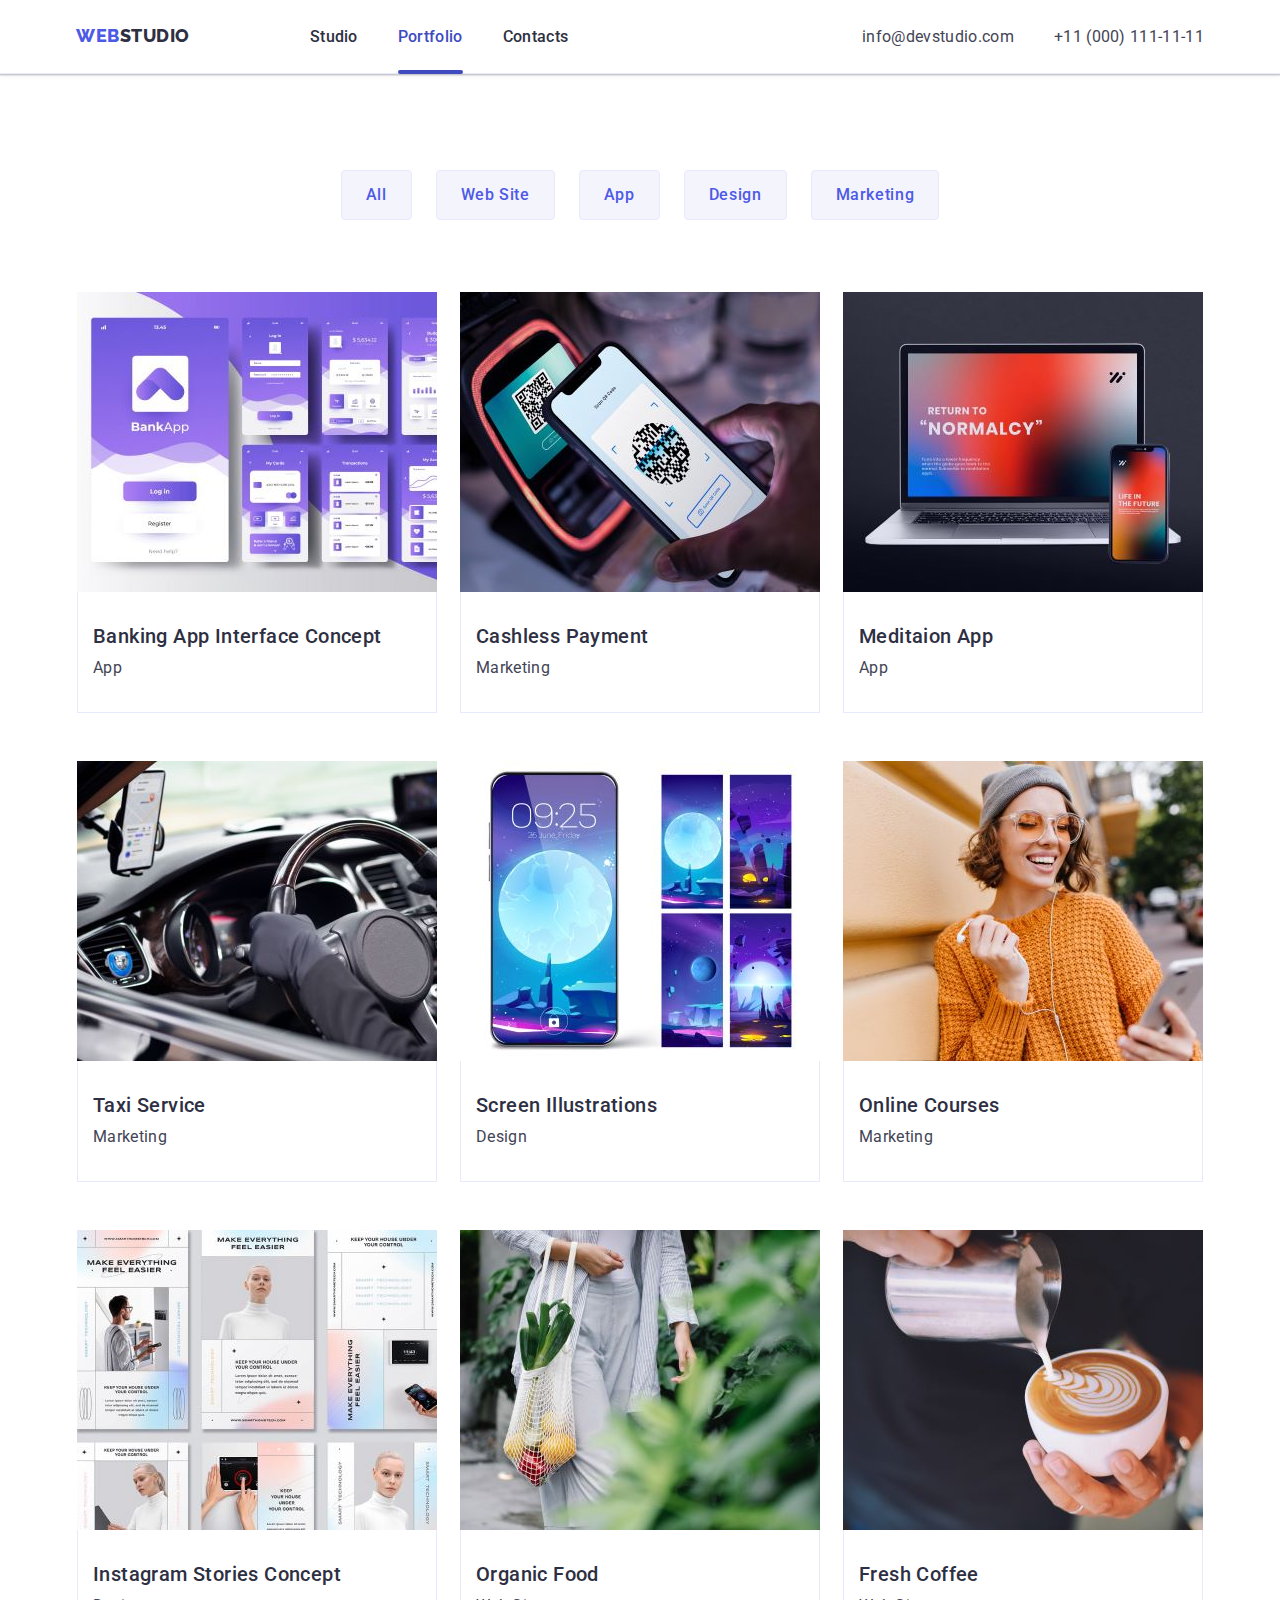
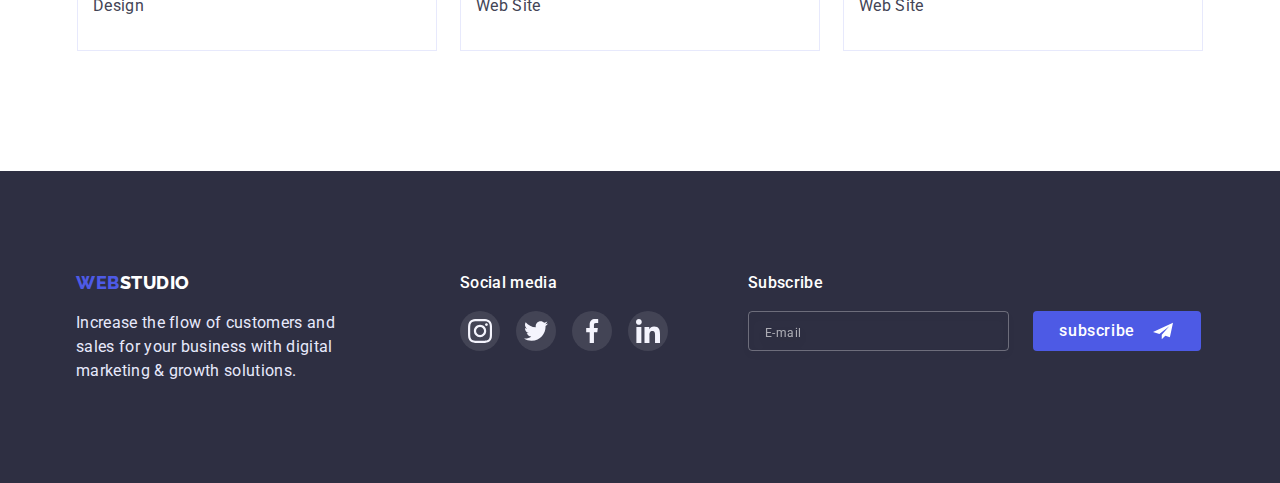
==== commit 22933aa6: "доопрацювання" ====
--- a/portfolio.html
+++ b/portfolio.html
@@ -27,10 +27,12 @@
           >
           <ul class="menu-list list">
             <li class="menu-item">
-              <a class="menu-link current link" href="./index.html">Studio</a>
+              <a class="menu-link link" href="./index.html">Studio</a>
             </li>
             <li class="menu-item">
-              <a class="menu-link link" href="./portfolio.html">Portfolio</a>
+              <a class="menu-link current link" href="./portfolio.html"
+                >Portfolio</a
+              >
             </li>
             <li class="menu-item">
               <a class="menu-link link" href="">Contacts</a>
--- a/css/styles.css
+++ b/css/styles.css
@@ -142,11 +142,13 @@
     display: flex;
     align-items: center;
     justify-content: space-between;
+    
+
 
 }
 
 .menu-item-address-mobile {
-    margin-bottom: 48px;
+
     margin-top: 40px;
 }
 
@@ -248,13 +250,13 @@
 }
 
 .menu-list-mobile {
-    margin-bottom: 20px;
+   margin-bottom: 0;
 }
 
 .menu-tel-address-mobile {
     font-family: inherit;
-    font-weight: 700;
-    font-size: 36px;
+    font-weight: 500;
+    font-size: 24px;
     line-height: 1.11;
     letter-spacing: 0.02em;
     text-transform: capitalize;
@@ -277,6 +279,7 @@
 
     display: flex;
     justify-content: space-between;
+    margin-bottom: 0;
 }
 
 .profile-list-item.mobile {
@@ -683,7 +686,7 @@
         text-transform: uppercase;
         color: var(--fon-title);
         margin-bottom: 16px;
-        justify-content: center;
+       
     }
 
     .logotipe {
@@ -773,7 +776,7 @@
     text-transform: uppercase;
     color: var(--fon-title);
     margin-bottom: 16px;
-    justify-content: center;
+  
 }
 
 .logotipe {
@@ -1530,6 +1533,7 @@
         text-transform: capitalize;
         color: var(--text-fon-color);
         margin-bottom: 8px;
+        text-align: start;
     }
 
 
@@ -1954,7 +1958,7 @@
 
 /* ===========================footer==============================  */
 
-@media screen and (min-width: 428px) and (max-width: 767px) {
+@media screen and (max-width: 767px) {
 
     .footer-menu{
         display: flex;
@@ -2052,12 +2056,14 @@
 /* =================================tablet=========================  */
 
 @media screen and (min-width: 768px) and (max-width: 1199px){
+
+    
         
     .footer-menu {
             display: flex;
             flex-direction: column;
             row-gap: 72px;
-            
+            padding-left: 106px;
            
         }
 
@@ -2086,6 +2092,8 @@
             text-transform: uppercase;
             color: var(--fon-title);
             margin-bottom: 16px;
+            justify-content: start;
+
             
         }
     
@@ -2182,6 +2190,8 @@
             display: block;
             width: 264px;
             margin-right: 120px;
+            
+           
     
         }
     
@@ -2194,6 +2204,7 @@
             letter-spacing: 0.03em;
             text-transform: uppercase;
             margin-bottom: 16px;
+           
     
     
         }
@@ -2211,6 +2222,17 @@
         .modal-form-field-footer {
           width: 264px;
         }
+        
+        .footer-title-text {
+              margin-bottom: 16px;
+              color: var(--fon-title);
+              font-family: inherit;
+              font-weight: 500;
+              font-size: 16px;
+              line-height: 1.5;
+              letter-spacing: 0.02em;
+              text-align: start;
+                }
     
     
     
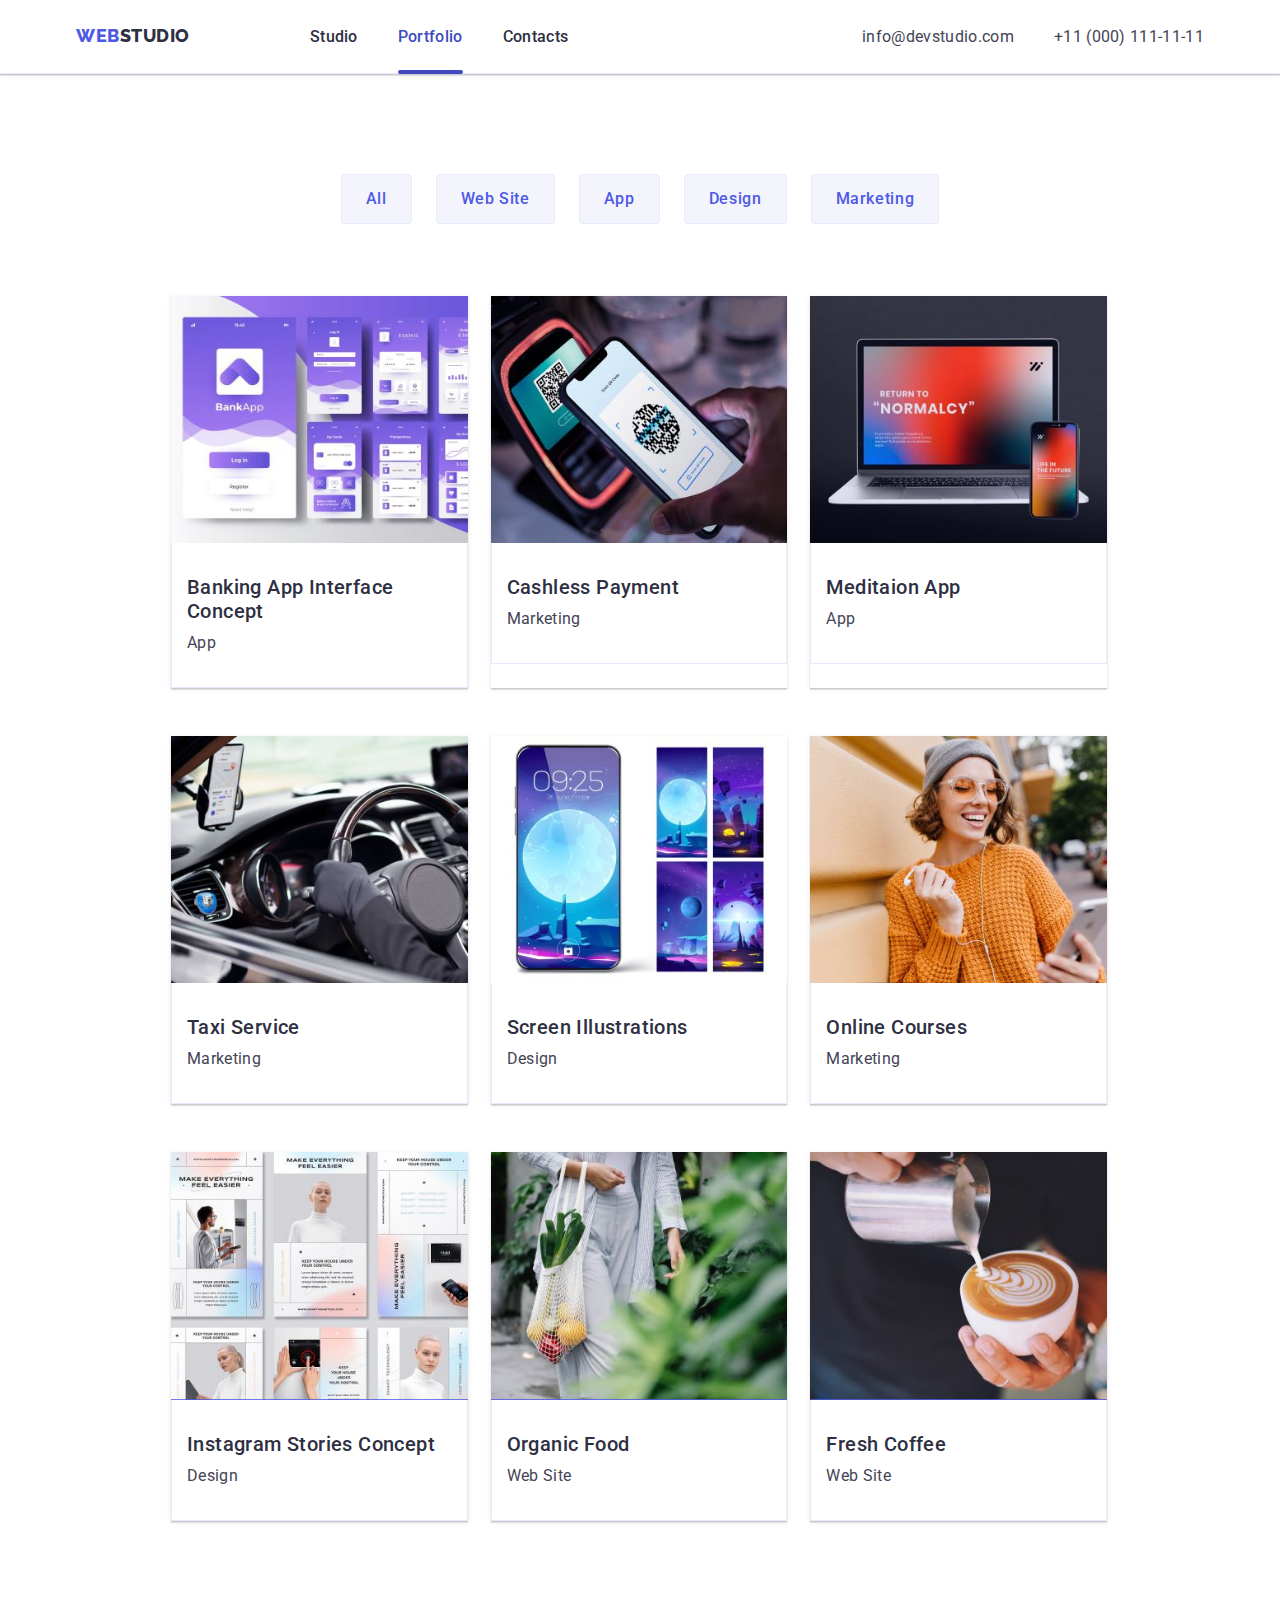
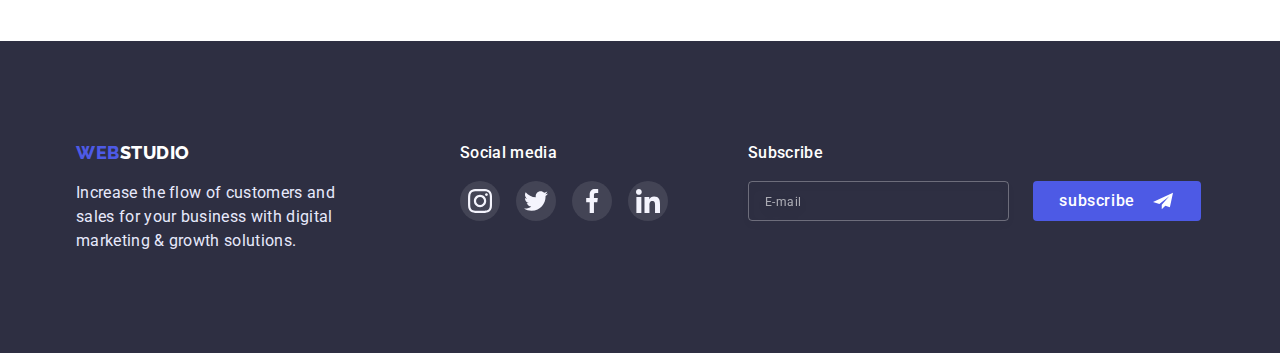
==== commit 5421ad4a: "кінцевий результат+портфоліо" ====
--- a/portfolio.html
+++ b/portfolio.html
@@ -15,10 +15,10 @@
       href="https://fonts.googleapis.com/css2?family=Raleway:wght@800&family=Roboto:wght@400;500;700;900&display=swap"
       rel="stylesheet"
     />
-    <link rel="stylesheet" href="./css/styles.css" />
+    <link rel="stylesheet" href="./css/portfolio-last.css" />
   </head>
   <body>
-    <!-- чердак -->
+    <!-- хедер -->
     <header class="header-top">
       <div class="conteiner header-one-conteiner">
         <nav class="heder-navigation">
@@ -67,7 +67,7 @@
         <!-- mobile-menu -->
 
         <div class="mobile-menu is-open js-menu-container">
-          <div class="conteiner mobile-menu-conteiner">
+          <div class="mobile-menu-conteiner">
             <button class="mobile-menu-close-btn js-close-menu">
               <svg class="mobile-menu-close-icon" width="8" height="8">
                 <use
@@ -77,21 +77,25 @@
               </svg>
             </button>
 
-            <ul class="menu-list-mobile list">
-              <li class="menu-item-mobile">
-                <a class="menu-link-mobile link" href="./index.html">Studio</a>
-              </li>
-
-              <li class="menu-item-mobile">
-                <a class="menu-link-mobile link" href="./portfolio.html"
-                  >Portfolio</a
-                >
-              </li>
-
-              <li class="menu-item-mobile">
-                <a class="menu-link-mobile link" href="">Contacts</a>
-              </li>
-            </ul>
+            <div class="top-help">
+              <ul class="menu-list-mobile list">
+                <li class="menu-item-mobile">
+                  <a class="menu-link-mobile link" href="./index.html"
+                    >Studio</a
+                  >
+                </li>
+
+                <li class="menu-item-mobile">
+                  <a class="menu-link-mobile link" href="./portfolio.html"
+                    >Portfolio</a
+                  >
+                </li>
+
+                <li class="menu-item-mobile">
+                  <a class="menu-link-mobile link" href="">Contacts</a>
+                </li>
+              </ul>
+            </div>
 
             <div class="help">
               <ul class="menu-list-address-mobile list">
@@ -113,7 +117,7 @@
               <ul class="profile-list mobile list">
                 <li class="profile-list-item mobile">
                   <a class="profile-list-link link" href="">
-                    <svg class="profile-list-icon" width="16" height="16">
+                    <svg class="profile-list-icon" width="24" height="24">
                       <use href="./Images/icons.svg#icon-instagram-2"></use>
                     </svg>
                   </a>
@@ -121,7 +125,7 @@
 
                 <li class="profile-list-item mobile">
                   <a class="profile-list-link link" href="">
-                    <svg class="profile-list-icon" width="16" height="16">
+                    <svg class="profile-list-icon" width="24" height="24">
                       <use href="./Images/icons.svg#icon-twitter-1"></use>
                     </svg>
                   </a>
@@ -129,7 +133,7 @@
 
                 <li class="profile-list-item mobile">
                   <a class="profile-list-link link" href="">
-                    <svg class="profile-list-icon" width="16" height="16">
+                    <svg class="profile-list-icon" width="24" height="24">
                       <use href="./Images/icons.svg#icon-facebook-1"></use>
                     </svg>
                   </a>
@@ -137,7 +141,7 @@
 
                 <li class="profile-list-item mobile">
                   <a class="profile-list-link link" href="">
-                    <svg class="profile-list-icon" width="16" height="16">
+                    <svg class="profile-list-icon" width="24" height="24">
                       <use href="./Images/icons.svg#icon-linkedin-1"></use>
                     </svg>
                   </a>
@@ -152,7 +156,7 @@
       <!-- Section 1 -->
       <section class="section-btn-pro">
         <div class="conteiner">
-          <h1 class="strategy-title-port">section-portfolio</h1>
+          <h1 class="strategy-title-port visually-hidden">section-portfolio</h1>
           <ul class="menu-list-btn list">
             <li class="menu-item-btn">
               <button class="text-btn" type="button">All</button>
@@ -175,16 +179,34 @@
             </li>
           </ul>
           <!-- Section 2 -->
-          <ul class="menu-list-team list">
-            <li class="menu-item-team-port">
-              <a href="/" class="card-prof link">
-                <div class="card-prof-wrapper">
-                  <img
-                    class="photo"
-                    src="./Images/images/hw-02/img.jpg"
-                    alt="Banking App Interface Concept"
-                    width="360"
-                  />
+          <ul class="menu-list-team-port list">
+            <li class="menu-item-team-port">
+              <a href="/" class="card-prof link">
+                <div class="card-prof-wrapper">
+                  <picture class="pict">
+                    <source
+                      srcset="./Images/images/desktop/bank@2x.jpg 2x"
+                      media="min-wigth: 1200px"
+                    />
+
+                    <source
+                      srcseet="./Images/images/tablet/bank-tablet.jpg 1x"
+                      srcset="./Images/images/tablet/bank-tablet@2x.jpg 2x"
+                      media="(min-wigth: 768px)"
+                    />
+
+                    <source
+                      srcseet="./Images/images/mobile/banking-mobile.jpg 1x"
+                      srcset="./Images/images/mobile/banking-mobile@2x.jpg. 2x"
+                      media="(min-wigth: 480px)"
+                    />
+
+                    <img
+                      class="photo-port"
+                      src="./Images/images/hw-02/img.jpg"
+                      alt="Banking App Interface Concept"
+                    />
+                  </picture>
                   <p class="prof-overlay">
                     14 Stylish and User-Friendly App Design Concepts · Task
                     Manager App · Calorie Tracker App · Exotic Fruit Ecommerce
@@ -201,13 +223,32 @@
             <li class="menu-item-team-port">
               <a href="/" class="card-prof link">
                 <div class="card-prof-wrapper">
-                  <img
-                    class="photo"
-                    src="./Images/images/hw-02/phone-1.jpg"
-                    alt="Cashless Payment"
-                    width="360"
-                    height="300"
-                  />
+                  <picture>
+                    <source
+                      srcset="./Images/images/desktop/cash@2x.jpg 2x"
+                      media="(min-wigth: 1200px)"
+                    />
+                    <source
+                      srcset="
+                        ./Images/images/tablet/cash-tablet.jpg    1x,
+                        ./Images/images/tablet/cash-tablet@2x.jpg 2x"
+                      media="(min-wigth: 768px)"
+                    />
+                    <source
+                      srcset="
+                        ./Images/images/mobile/cash-mobile.jpg    1x,
+                        ./Images/images/mobile/cash-mobile@2x.jpg 2x
+                      "
+                      media="(min-wigth: 480px)"
+                    />
+                    <img
+                      class="photo-port"
+                      src="./Images/images/hw-02/phone-1.jpg"
+                      alt="Cashless Payment"
+                    
+                    />
+                  </picture>
+
                   <p class="prof-overlay">
                     14 Stylish and User-Friendly App Design Concepts · Task
                     Manager App · Calorie Tracker App · Exotic Fruit Ecommerce
@@ -224,13 +265,30 @@
             <li class="menu-item-team-port">
               <a href="/" class="card-prof link">
                 <div class="card-prof-wrapper">
-                  <img
-                    class="photo"
+                  <picture>
+                    <sourse
+                      srcset="./Images/images/desktop/media@2x.jpg 2x"
+                      media="min-wigth: 1200px"
+                    />
+                    <sourse
+                      srcset="
+                      ./Images/images/tablet/media-tablet.jpg 1x, 
+                      ./Images/images/tablet/media-tablet@2x.jpg 2x"
+                      media="min-wigth: 768px"
+                    >
+                    <sourse
+                      srcset="
+                    ./Images/images/mobile/meditaon-mobile.jpg 1x, 
+                    ./Images/images/mobile/meditaon-mobile@2x.jpg 2x"
+                      media="min-wigth: 480px"
+                    >
+                    <img
+                    class="photo-port"
                     src="./Images/images/hw-02/nout-1.jpg"
                     alt="Meditaion App"
-                    width="360"
-                    height="300"
+                  
                   />
+                  </picture>
                   <p class="prof-overlay">
                     14 Stylish and User-Friendly App Design Concepts · Task
                     Manager App · Calorie Tracker App · Exotic Fruit Ecommerce
@@ -247,13 +305,28 @@
             <li class="menu-item-team-port">
               <a href="/" class="card-prof link">
                 <div class="card-prof-wrapper">
-                  <img
-                    class="photo"
-                    src="./Images/images/hw-02/car.jpg"
-                    alt="Taxi Service"
-                    width="360"
-                    height="300"
-                  />
+                  <picture>
+                    <sourse
+                      srcset="./Images/images/desktop/taxi@2x.jpg 2x"
+                      media="min-width: 1200px"
+                    >
+                    <sourse
+                      srcset="./Images/images/tablet/taxi-tablet.jpg 1x, 
+                      ./Images/images/tablet/taxi-tablet@2x.jpg 2x"
+                      media="min-width: 768px"
+                    >
+                    <sourse
+                      srcset="./Images/images/mobile/taxi-mobile.jpg 1x, 
+                      ./Images/images/mobile/taxi-mobile@2x.jpg 2x"
+                      media="min-width: 480px"
+                    >
+                    <img
+                      class="photo-port"
+                      src="./Images/images/hw-02/car.jpg"
+                      alt="Taxi Service"
+                    />
+                  </picture>
+
                   <p class="prof-overlay">
                     14 Stylish and User-Friendly App Design Concepts · Task
                     Manager App · Calorie Tracker App · Exotic Fruit Ecommerce
@@ -270,13 +343,27 @@
             <li class="menu-item-team-port">
               <a href="/" class="card-prof link">
                 <div class="card-prof-wrapper">
-                  <img
-                    class="photo"
+                  <picture>
+                    <sourse
+                      srcset="./Images/images/desktop/moon@2x.jpg 2x"
+                      media="min-width: 1200px"
+                    >
+                    <sourse
+                      srcset="./Images/images/tablet/moon-tablet.jpg 1x, 
+                    ./Images/images/tablet/moon-tablet@2x.jpg 2x"
+                      media="min-width: 768px"
+                    >
+                    <sourse
+                      srcset="./Images/images/mobile/moon-mobile.jpg 1x,
+                    ./Images/images/mobile/moon-mobile@2x.jpg 2x"
+                      media="min-width: 480px"
+                    >
+                    <img
+                    class="photo-port"
                     src="./Images/images/hw-02/moon.jpg"
                     alt="Screen Illustrations"
-                    width="360"
-                    height="300"
                   />
+                  </picture>
                   <p class="prof-overlay">
                     14 Stylish and User-Friendly App Design Concepts · Task
                     Manager App · Calorie Tracker App · Exotic Fruit Ecommerce
@@ -293,13 +380,27 @@
             <li class="menu-item-team-port">
               <a href="/" class="card-prof link">
                 <div class="card-prof-wrapper">
-                  <img
-                    class="photo"
+                  <picture>
+                    <sourse
+                      srcset="./Images/images/desktop/music-girl@2x.jpg 2x"
+                      media="min-width: 1200px"
+                    >
+                    <sourse
+                      srcset="./Images/images/tablet/music-girl-tablet.jpg 1x,
+                    ./Images/images/tablet/music-girl-tablet@2x.jpg 2x"
+                      media="min-width: 768px"
+                    >
+                    <sourse
+                      srcset="./Images/images/mobile/musik-girl-mobile.jpg 1x,
+                    ./Images/images/mobile/musik-girl-mobile@2x.jpg 2x"
+                      media="min-width: 480px"
+                    >
+                    <img
+                    class="photo-port"
                     src="./Images/images/hw-02/girl.jpg"
                     alt="Online Courses"
-                    width="360"
-                    height="300"
                   />
+                  </picture>
                   <p class="prof-overlay">
                     14 Stylish and User-Friendly App Design Concepts · Task
                     Manager App · Calorie Tracker App · Exotic Fruit Ecommerce
@@ -316,13 +417,31 @@
             <li class="menu-item-team-port">
               <a href="/" class="card-prof link">
                 <div class="card-prof-wrapper">
-                  <img
-                    class="photo"
+                  <picture>
+                    <sourse
+                      srcset="
+                      ./Images/images/desktop/insta@2x.jpg 2x"
+                      media="min-width: 1200px"
+                    >
+                    <sourse
+                      srcset="
+                      ./Images/images/tablet/insta-tablet.jpg 1x,
+                    ./Images/images/tablet/insta-tablet@2x.jpg 2x"
+                      media="min-width: 768px"
+                    >
+                    <sourse
+                      srcset="
+                      ./Images/images/mobile/insta-mobile.jpg 1x,
+                    ./Images/images/mobile/insta-mobile@2x.jpg 2x"
+                      media="min-width: 480px"
+                    >
+                    <img
+                    class="photo-port"
                     src="./Images/images/hw-02/cards.jpg"
                     alt="Instagram Stories Concept"
-                    width="360"
-                    height="300"
+                    
                   />
+                  </picture>
                   <p class="prof-overlay">
                     14 Stylish and User-Friendly App Design Concepts · Task
                     Manager App · Calorie Tracker App · Exotic Fruit Ecommerce
@@ -339,13 +458,32 @@
             <li class="menu-item-team-port">
               <a href="/" class="card-prof link">
                 <div class="card-prof-wrapper">
-                  <img
-                    class="photo"
+                  <picture>
+                    <sourse
+                      srcset="
+                      ./Images/images/desktop/food@2x.jpg 2x"
+                      media="min-width: 1200px"
+                    >
+                    <sourse
+                      srcset="
+                      ./Images/images/tablet/food-tablet.jpg 1x,
+                      ./Images/images/tablet/food-tablet@2x.jpg 2x"
+                      media="min-width: 768px"
+                    >
+                    <sourse
+                      srcset="
+                      ./Images/images/mobile/food-mobile.jpg 1x,
+                      ./Images/images/mobile/food-mobile@2x.jpg 2x"
+                      media="min-width: 480px"
+                    >
+                          <img
+                    class="photo-port"
                     src="./Images/images/hw-02/food.jpg"
                     alt="Organic Food"
-                    width="360"
-                    height="300"
+                    
                   />
+                  </picture>
+            
                   <p class="prof-overlay">
                     14 Stylish and User-Friendly App Design Concepts · Task
                     Manager App · Calorie Tracker App · Exotic Fruit Ecommerce
@@ -362,13 +500,32 @@
             <li class="menu-item-team-port">
               <a href="/" class="card-prof link">
                 <div class="card-prof-wrapper">
-                  <img
-                    class="photo"
+                  <picture>
+                    <sourse
+                      srcset="
+                      ./Images/images/desktop/coffee@2x.jpg 2x"
+                      media="min-width: 1200px"
+                    >
+                    <sourse
+                      srcset="
+                    ./Images/images/tablet/coffee-tablet.jpg 1x,
+                    ./Images/images/tablet/coffee-tablet@2x.jpg 2x"
+                      media="min-width: 768px"
+                    >
+                    <sourse
+                      srcset="
+                    ./Images/images/mobile/coffee-mobile.jpg  1x,
+                    ./Images/images/mobile/coffee-mobile@2x.jpg  2x"
+                      media="min-width: 480px"
+                    >
+                      <img
+                    class="photo-port"
                     src="./Images/images/hw-02/coffee.jpg"
                     alt="Fresh Coffee"
-                    width="360"
-                    height="300"
+                    
                   />
+                  </picture>
+                
                   <p class="prof-overlay">
                     14 Stylish and User-Friendly App Design Concepts · Task
                     Manager App · Calorie Tracker App · Exotic Fruit Ecommerce
@@ -467,5 +624,6 @@
         </div>
       </div>
     </footer>
+    <script src="./js/mobile-menu.js"></script>
   </body>
 </html>
--- a/css/portfolio-last.css
+++ b/css/portfolio-last.css
@@ -0,0 +1,2117 @@
+.link {
+    text-decoration: none;
+}
+
+ul {
+    margin-top: 0;
+    margin-right: 0;
+    padding-left: 0;
+}
+
+img {
+    display: block;
+
+}
+
+button {
+    cursor: pointer;
+}
+
+h1,
+h2,
+h3,
+h4,
+p {
+    margin-top: 0;
+    margin-bottom: 0;
+}
+
+:root {
+    --navy-color: #404BBF;
+    --text-fon-color: #2E2F42;
+    --fon-color: #F4F4FD;
+    --fon-title: #FFFFFF;
+    --color-top: #434455;
+    --color-back: #E5E5E5;
+    --color-header: #E7E9FC;
+    --color-logo: #4D5AE5;
+    --color-vector: #8E8F99;
+    --color-footer-icon: #31D0AA;
+    --transition-duration: 250ms;
+    --transition-function: cubic-bezier(0.4, 0, 0.2, 1);
+
+
+
+}
+
+.list {
+    list-style: none;
+}
+
+body {
+    font-family: 'Roboto',
+        sans-serif;
+    color: var(--color-top);
+
+
+}
+
+.conteiner {
+    width: 100%;
+    margin-left: auto;
+    margin-right: auto;
+    padding-left: 16px;
+    padding-right: 16px;
+}
+
+@media screen and (min-width: 480px) {
+    .conteiner {
+        max-width: 428px;
+
+    }
+}
+
+@media screen and (min-width: 768px) {
+    .conteiner {
+        max-width: 768px;
+
+    }
+}
+
+@media screen and (min-width: 1200px) {
+    .conteiner {
+        max-width: 1158px;
+        padding-right: 15px;
+        padding-left: 15px;
+
+    }
+}
+
+
+
+.visually-hidden {
+    position: absolute;
+    width: 1px;
+    height: 1px;
+    margin: -1px;
+    padding: 0;
+    overflow: hidden;
+    border: 0;
+    clip: rect(0 0 0 0);
+}
+
+
+
+/* ============Основні стилі===========  */
+@media screen and (max-width: 767px) {
+    .menu-address {
+        display: none;
+    }
+
+    .section-service {
+        display: none;
+    }
+
+    .menu-list {
+        display: none;
+    }
+
+    .strategy-icon {
+        display: none;
+    }
+
+    .menu-list-strategy .item-strategy+.item-strategy {
+        margin-top: 72px;
+        
+    }
+    
+    .logo {margin-right: 0;
+    }
+    
+    .header-one-conteiner {
+        display: flex;
+        align-items: center;
+        justify-content: space-between;
+
+    }
+
+}
+
+@media screen and (min-width: 768px) {
+    .mobile-menu {
+        display: none;
+    }
+
+    .mobile-menu-open {
+        display: none;
+    }
+}
+
+
+
+
+/*============ хедер================== */
+
+.header-one-conteiner {
+    display: flex;
+    align-items: center;
+    justify-content: space-between;
+
+}
+
+.logo {
+    font-family: 'Raleway',
+        sans-serif;
+    font-weight: 800;
+    font-size: 18px;
+    line-height: 1.33;
+    letter-spacing: 0.03em;
+    text-transform: uppercase;
+    display: flex;
+    padding-top: 24px;
+    padding-bottom: 24px;
+    align-items: baseline;
+    margin-right: 0;
+
+}
+
+.logo-light-theme {
+    color: var(--text-fon-color);
+}
+
+.logo-dark-theme {
+    color: var(--fon-color);
+}
+
+.logotipe {
+    color: var(--color-logo);
+
+}
+
+.menu-list {
+    display: none;
+}
+
+/*+++++++++++++++ хедер Tablet ++++++++++++ */
+@media screen and (min-width: 768px) {
+
+    .header-top {
+        display: flex;
+        background: var(--fon-title);
+        border-bottom: 1px solid var(--color-header);
+        box-shadow: 0px 2px 1px rgba(46, 47, 66, 0.08), 0px 1px 1px rgba(46, 47, 66, 0.16), 0px 1px 6px rgba(46, 47, 66, 0.08);
+    }
+
+    .heder-navigation {
+        display: flex;
+        align-items: baseline;
+
+    }
+
+    .heder-navigation .menu-link {
+        display: block;
+        padding-top: 24px;
+        padding-bottom: 24px;
+    }
+
+    .menu-list {
+        display: flex;
+        margin-bottom: 0;
+        align-items: center;
+
+    }
+
+    .menu-list .menu-item+.menu-item {
+        margin-left: 40px;
+    }
+
+    .menu-link {
+        position: relative;
+
+        font-weight: 500;
+        font-size: 16px;
+        line-height: 1.5;
+        letter-spacing: 0.02em;
+        color: var(--text-fon-color);
+
+
+        transition-property: color;
+        transition-duration: var(--transition-duration);
+        transition-timing-function: var(--transition-function);
+    }
+
+    .menu-link:hover,
+    .menu-link:focus {
+        color: var(--navy-color);
+
+    }
+
+    .menu-link.current {
+        color: var(--navy-color);
+    }
+
+    .menu-link::after {
+        content: "";
+        position: absolute;
+        left: 0;
+        bottom: -1px;
+        display: block;
+        width: 100%;
+        height: 4px;
+        background-color: var(--navy-color);
+        border-radius: 2px;
+        pointer-events: none;
+
+        opacity: 0;
+        transition: opascity 250ms var(--transition-function);
+    }
+
+    .menu-link.current::after {
+        opacity: 1;
+
+    }
+
+    .current::after {
+        content: "";
+        position: absolute;
+        left: 0;
+        bottom: -1px;
+        display: block;
+        width: 100%;
+        height: 4px;
+        background-color: var(--navy-color);
+        border-radius: 2px;
+
+    }
+
+    .menu-address {
+        color: var(--color-top);
+        margin-left: auto;
+    }
+
+    .menu-item-address {
+        font-family: 'Roboto', sans-serif;
+        font-style: normal;
+        font-weight: 400;
+        font-size: 12px;
+        line-height: 1.17;
+        letter-spacing: 0.04em;
+
+    }
+
+
+    .address-mail {
+        font-size: 12px;
+        line-height: 1.17;
+        letter-spacing: 0.04em;
+        color: var(--color-top);
+
+
+        transition-property: color;
+        transition-duration: var(--transition-duration);
+        transition-timing-function: var(--transition-function);
+
+    }
+
+    .address-mail:hover,
+    .address-mail:focus {
+        color: var(--navy-color);
+
+    }
+
+    .address-tel {
+        font-size: 12px;
+        line-height: 1.17;
+        letter-spacing: 0.04em;
+        color: var(--color-top);
+
+        transition-property: color;
+        transition-duration: var(--transition-duration);
+        transition-timing-function: var(--transition-function);
+    }
+
+
+    .address-tel:hover,
+    .address-tel:focus {
+        color: var(--navy-color);
+
+    }
+
+    .menu-list-address .menu-item-address+.menu-item-address {
+        margin-top: 6px;
+    }
+
+    .menu-list-address {
+        display: block;
+        align-items: center;
+        margin-bottom: 0;
+
+    }
+
+    .logo {
+        margin-right: 120px;
+    }
+
+
+}
+
+/* +++++++++++++++хедер desktop ++++++++++ */
+@media screen and (min-width: 1200px) {
+
+    .menu-list-address .menu-item-address+.menu-item-address {
+        margin-left: 40px;
+    }
+
+    .menu-list-address {
+        display: flex;
+
+    }
+
+    .menu-item-address {
+        font-size: 16px;
+        line-height: 1.5;
+        letter-spacing: 0.02em;
+        justify-content: end;
+
+    }
+
+    .address-mail {
+        font-size: 16px;
+        line-height: 1.5;
+        letter-spacing: 0.02em;
+
+    }
+
+
+    .menu-address .address-mail {
+        display: block;
+        padding-top: 24px;
+        padding-bottom: 24px;
+    }
+
+    .address-tel {
+
+        font-size: 16px;
+        line-height: 1.5;
+        letter-spacing: 0.02em;
+
+    }
+
+    .menu-list-address .menu-item-address+.menu-item-address {
+        margin-top: 0px;
+    }
+
+    .menu-address .address-tel {
+        display: block;
+        padding-top: 24px;
+        padding-bottom: 24px;
+    }
+
+
+}
+  /* ========mobile-menu============ */
+
+.mobile-menu-open {
+    background-color: transparent;
+    border: none;
+    line-height: 0;
+}
+
+
+
+.mobile-menu {
+    position: fixed;
+    top: 0;
+    left: 0;
+    z-index: 999;
+    width: 100%;
+    height: 100%;
+    padding-top: 80px;
+    padding-bottom: 40px;
+    background-color: #FFFFFF;
+    box-shadow: 0px 2px 1px rgba(46, 47, 66, 0.08), 0px 1px 1px rgba(46, 47, 66, 0.16), 0px 1px 6px rgba(46, 47, 66, 0.08);
+
+
+
+    opacity: 1;
+    visibility: visible;
+    pointer-events: auto;
+
+    transition-property: opacity, visibility;
+    transition-duration: var(--transition-duration);
+    transition-timing-function: var(--transition-function);
+}
+
+.mobile-menu.is-open {
+    opacity: 0;
+    visibility: hidden;
+    pointer-events: none;
+
+}
+
+.mobile-menu-conteiner {
+    padding-left: 40px;
+    padding-right: 35px;
+
+}
+
+.mobile-menu>.mobile-menu-conteiner {
+    height: 100%;
+    display: flex;
+    flex-direction: column;
+    justify-content: space-between;
+    overflow-y: auto;
+}
+
+.mobile-menu-close-btn {
+    position: absolute;
+    display: flex;
+    justify-content: center;
+    align-items: center;
+    top: 24px;
+    right: 15px;
+    z-index: 999;
+    width: 24px;
+    height: 24px;
+    background-color: var(--color-header);
+    border: 1px solid rgba(0, 0, 0, 0.1);
+    border-radius: 50%;
+    padding: 0;
+
+
+}
+
+.menu-list-mobile {
+    margin-bottom: 0;
+}
+
+.menu-list-mobile .menu-item-mobile+.menu-item-mobile {
+    margin-top: 40px;
+}
+
+.menu-link-mobile {
+    font-family: inherit;
+    font-weight: 700;
+    font-size: 36px;
+    line-height: 1.11;
+    letter-spacing: 0.02em;
+    text-transform: capitalize;
+    color: var(--text-fon-color);
+
+    transition-property: color;
+    transition-duration: var(--transition-duration);
+    transition-timing-function: var(--transition-function);
+}
+
+.menu-link-mobile:is(:hover, :focus) {
+    color: var(--navy-color);
+}
+
+.menu-list-address-mobile {
+    margin-bottom: 40px;
+}
+
+.menu-tel-address-mobile {
+    font-family: inherit;
+    font-weight: 500;
+    font-size: 24px;
+    line-height: 1.11;
+    letter-spacing: 0.02em;
+    text-transform: capitalize;
+    color: var(--color-logo);
+
+}
+
+.menu-item-address-mobile {
+
+    margin-top: 40px;
+}
+
+.address-mail-mobile {
+    font-family: inherit;
+    font-weight: 500;
+    font-size: 20px;
+    line-height: 1.2;
+    letter-spacing: 0.02em;
+    color: #434455;
+}
+
+.profile-list.mobile.list {
+
+    display: flex;
+    justify-content: space-between;
+    margin-bottom: 0;
+}
+
+.profile-list-item.mobile {
+    transition-property: color;
+    transition-duration: var(--transition-duration);
+    transition-timing-function: var(--transition-function);
+}
+
+.profile-list-item.mobile:is(:hover, :focus) {
+    color: var(--navy-color)
+}
+
+
+/* ==================hero=============  */
+
+.hero {
+    padding-top: 112px;
+    padding-bottom: 112px;
+    margin-left: auto;
+    margin-right: auto;
+    min-height: 432px;
+    text-align: center;
+
+    background-color: var(--text-fon-color);
+    background-image: linear-gradient(rgba(46, 47, 66, 0.7), rgba(46, 47, 66, 0.7)),
+        url(../Images/images/mobile/bg-mobile.jpg);
+    background-size: cover;
+    background-position: center;
+    background-repeat: no-repeat;
+}
+
+@media screen and (min-device-pixel-ratio: 2) and (max-width: 767px),
+screen and (min-resolution: 192dpi) and (max-width: 767px),
+screen and (min-resolution: 2dppx) and (max-width: 767px) {
+    .hero {
+        background-image: linear-gradient(rgba(46, 47, 66, 0.7), rgba(46, 47, 66, 0.7)), url(../Images/images/mobile/bg-mobile@2x.jpg);
+    }
+}
+
+.title-hero {
+    max-width: 320px;
+    font-family: inherit;
+    font-size: 36px;
+    line-height: 1.11;
+    text-align: center;
+    letter-spacing: 0.02em;
+    text-transform: capitalize;
+    color: var(--fon-title);
+    margin-bottom: 72px;
+    margin-left: auto;
+    margin-right: auto;
+}
+
+.hero-btn {
+    font-family: inherit;
+    font-weight: 500;
+    font-size: 16px;
+    line-height: 1.5;
+    letter-spacing: 0.04em;
+    color: var(--fon-title);
+    background: var(--color-logo);
+    padding: 16px 32px;
+
+
+    border-radius: 4px;
+    border: 1px solid var(--navy-color);
+    box-shadow: 0px 4px 4px rgba(0, 0, 0, 0.15);
+
+    transition-property: background-color;
+    transition-duration: var(--transition-duration);
+    transition-timing-function: var(--transition-function);
+}
+
+.hero-btn:hover,
+.hero-btn:focus {
+    background-color: var(--navy-color);
+}
+
+.modal {
+    width: 392px;
+    max-height: 586px;
+
+    padding-top: 96px;
+    padding-left: 18px;
+    padding-bottom: 18px;
+    padding-right: 114px;
+}
+
+@media screen and (min-width: 768px) {
+
+    .hero {
+        border-bottom: 1px solid var(--color-header);
+        padding-bottom: 108px;
+        background-image: linear-gradient(rgba(46, 47, 66, 0.7), rgba(46, 47, 66, 0.7)),
+            url(../Images/images/mobile/Dark-bg-Tablet.jpg);
+    }
+
+    @media screen and (min-device-pixel-ratio: 2) and (min-width: 768px),
+    screen and (min-resolution: 192dpi) and (min-width: 768px),
+    screen and (min-resolution: 2dppx) and (min-width: 768px) {
+        .hero {
+            background-image: linear-gradient(rgba(46, 47, 66, 0.7), rgba(46, 47, 66, 0.7)), url(../Images/images/mobile/Dark-bg-Tablet@2x.jpg)
+        }
+    }
+
+    .title-hero {
+        font-size: 56px;
+        line-height: 1.07;
+        letter-spacing: 0.02em;
+        max-width: 496px;
+        margin-bottom: 40px;
+    }
+
+    .modal {
+        width: 408px;
+        padding-left: 180px;
+        padding-bottom: 180px;
+        padding-right: 336px;
+    }
+
+
+}
+
+@media screen and (min-width: 1200px) {
+    .hero {
+        max-width: 1440px;
+        max-height: 601px;
+        padding-top: 188px;
+        padding-bottom: 188px;
+
+        background-image: linear-gradient(rgba(46, 47, 66, 0.7), rgba-strategy(46, 47, 66, 0.7)),
+            url(../Images/images/hw-04/backgr.jpg);
+    }
+
+    @media screen and (min-device-pixel-ratio: 2) and (min-width: 1200px),
+    screen and (min-resolution: 192dpi) and (min-width: 1200px),
+    screen and (min-resolution: 2dppx) and (min-width: 1200px) {
+        .hero {
+            background-image: linear-gradient(rgba(46, 47, 66, 0.7), rgba(46, 47, 66, 0.7)), url(../Images/images/hw-04/people-office-desktop@2x.jpg)
+        }
+    }
+
+}
+
+/*=========== section 2 ================== */
+
+.section-two {
+    padding-top: 96px;
+    padding-bottom: 96px;
+}
+
+.strategy-title {
+    display: none;
+}
+
+.menu-list-strategy {
+margin-bottom: 0
+}
+
+.subtitle {
+    font-weight: 700;
+    font-family: inherit;
+    line-height: 1.11;
+    font-size: 36px;
+    text-transform: capitalize;
+    letter-spacing: 0.02em;
+    text-align: center;
+    color: var(--text-fon-color);
+
+}
+
+.strategy-text {
+
+    font-family: inherit;
+    font-weight: 500;
+    font-size: 16px;
+    line-height: 1.5;
+    letter-spacing: 0.02em;
+    color: var(--color-top);
+    margin-top: 8px;
+    text-align: start;
+
+}
+
+@media screen and (min-width: 768px)  and (max-width: 1199px){
+
+
+    .item-strategy-icon {
+        display: block;
+    }
+
+    .menu-list-strategy {
+        display: flex;
+        flex-wrap: wrap;
+        column-gap: 24px;
+        row-gap: 72px;
+
+    }
+
+    .item-strategy {
+        width: 353px;
+    }
+    
+
+
+    .subtitle {
+        margin-bottom: 8px;
+        text-align: start;
+
+        
+    }
+
+
+
+    .menu-list {
+        margin-right: 118px;
+    }
+
+    .strategy-icon {
+        display: none;
+    }
+} 
+
+@media screen and (min-width: 1200px) {
+
+    .section-two {
+        width: 100%;
+        padding-top: 120px;
+        padding-bottom: 120px;
+
+    }
+
+    .menu-list-strategy {
+        display: flex;
+        column-gap: 24px;
+        margin-bottom: 0;
+    }
+
+    .strategy-cont {
+        display: flex;
+    }
+
+    .strategy-cont .item-strategy+.item-strategy {
+        margin-left: 24px;
+    }
+
+    .item-strategy {
+        padding: 0px;
+        width: 264px;
+    }
+
+    .strategy-list-div {
+        display: flex;
+        justify-content: center;
+        align-items: center;
+
+        width: 264px;
+        height: 112px;
+        background-color: var(--fon-color);
+
+    }
+
+
+    .subtitle {
+        font-weight: 500;
+        font-size: 20px;
+        line-height: 1.2;
+        letter-spacing: 0.02em;
+        margin-bottom: 8px;
+        margin-top: 8px;
+        text-align: start;
+
+    }
+
+    .strategy-text {
+        font-weight: 400;
+    }
+
+}
+
+
+
+  /* ==============section 3 =============== */
+
+.section-service {
+    width: 100%;
+    padding-bottom: 120px;
+}
+
+.section-title {
+    font-size: 36px;
+    line-height: 1.11;
+    text-align: center;
+    letter-spacing: 0.02em;
+    text-transform: capitalize;
+    color: var(--text-fon-color);
+    height: 40px;
+    margin-bottom: 72px;
+}
+
+.menu-list-doing {
+    display: flex;
+    flex-wrap: wrap;
+    column-gap: 24px;
+    margin-bottom: 0;
+}
+
+.menu-item-doing {
+    flex-basis: calc((100% - 48px) / 3);
+}
+
+@media screen and (max-width: 1199px) {
+
+    .section-service {
+        display: none;
+    }
+}
+
+/* ================== section 4===========  */
+
+.section-team {
+    padding-top: 96px;
+    padding-bottom: 128px;
+    background: var(--fon-color);
+    justify-content: center;
+    display: flex;
+
+    align-items: center;
+
+}
+
+.secondary-title-team {
+    font-size: 36px;
+    line-height: 1.11;
+    text-align: center;
+    letter-spacing: 0.02em;
+    text-transform: capitalize;
+    color: var(--text-fon-color);
+    margin-bottom: 72px;
+
+}
+
+.menu-list-team {
+
+    display: flex;
+    flex-wrap: wrap;
+    row-gap: 72px;
+    justify-content: center;
+    margin-bottom: 0;
+}
+
+.menu-item-team {
+    background-color: var(--fon-title);
+    box-shadow:
+        0px 1px 6px rgba(46, 47, 66, 0.08),
+        0px 1px 1px rgba(46, 47, 66, 0.16),
+        0px 2px 1px rgba(46, 47, 66, 0.08);
+    border-radius: 0px 0px 4px 4px;
+    flex-basis: calc((100% - 72px) / 4);
+}
+
+.photo {
+    mix-blend-mode: normal;
+}
+
+.menu-item-team-div {
+    display: flex;
+    padding-top: 32px;
+    padding-left: 16px;
+    padding-bottom: 32px;
+    padding-right: 16px;
+    flex-direction: column;
+    justify-content: center;
+    align-items: center;
+
+}
+
+.photo-name {
+    font-weight: 500;
+    font-size: 20px;
+    line-height: 1.2;
+    letter-spacing: 0.02em;
+    color: var(--text-fon-color);
+    margin-bottom: 8px;
+    text-align: center;
+
+}
+
+.profile {
+    font-size: 16px;
+    line-height: 1.5;
+    letter-spacing: 0.02em;
+    text-align: center;
+    color: var(--text-fon-color);
+    margin-bottom: 8px;
+
+}
+
+.profile-list {
+    display: flex;
+    justify-content: center;
+    gap: 24px;
+
+}
+
+.profile-list-item {
+    justify-content: center;
+}
+
+.profile-list-link {
+    display: flex;
+    justify-content: center;
+    align-items: center;
+
+    width: 40px;
+    height: 40px;
+    border-radius: 50%;
+    background-color: var(--color-logo);
+
+    transition-property: background-color;
+    transition-duration: var(--transition-duration);
+    transition-timing-function: (--transition-function);
+
+}
+
+.profile-list-link:hover,
+.profile-list-link:focus {
+
+    background-color: var(--navy-color);
+
+}
+
+.profile-list-icon {
+    fill: var(--fon-title);
+}
+
+@media screen and (min-width: 768px) {
+
+
+    .section-team {
+        padding-bottom: 104px;
+        display: block;
+    }
+
+    .menu-list-team {
+        column-gap: 24px;
+        row-gap: 64px;
+    }
+
+}
+
+@media screen and (min-width: 1200px) {
+
+    .menu-list-team {
+        column-gap: 24px;
+    }
+
+    .section-team {
+        width: 100%;
+        padding-top: 120px;
+        padding-bottom: 120px;
+    }
+
+
+}
+
+/*============ section 5 ==================*/
+
+.section-card {
+
+    padding-top: 96px;
+    padding-bottom: 96px;
+
+}
+
+.card-title {
+    margin-bottom: 72px;
+    font-size: 36px;
+    line-height: 1.11;
+    text-align: center;
+    letter-spacing: 0.02em;
+    text-transform: capitalize;
+    color: var(--text-fon-color);
+}
+
+.card-list {
+    display: flex;
+    flex-wrap: wrap;
+    column-gap: 16px;
+    row-gap: 72px;
+    justify-content: center;
+    margin-bottom: 0;
+}
+
+.card-item {
+    width: 190px;
+    height: 88px;
+}
+
+.card-link {
+    display: flex;
+    border: 1px solid var(--color-vector);
+    border-radius: 4px;
+    justify-content: center;
+    align-items: center;
+    width: 100%;
+    height: 100%;
+
+
+    transition-property: border-color;
+    transition-duration: var(--transition-duration);
+    transition-timing-function: var(--transition-function);
+
+}
+
+.card-link:hover,
+.card-link:focus {
+    outline: none;
+    border-color: var(--navy-color);
+
+}
+
+.klient-card-link {
+    fill: var(--color-vector);
+
+    transition-property: fill;
+    transition-duration: var(--transition-duration);
+    transition-timing-function: var(--transition-function);
+}
+
+.card-link:is(:hover, :focus) .klient-card-link {
+    fill: var(--navy-color);
+
+}
+
+@media screen and (min-width: 768px) {
+
+    .card-list {
+        column-gap: 24px;
+    }
+
+    .card-item {
+        width: 168px;
+        height: 88px;
+    }
+}
+
+@media screen and (min-width: 1200px){
+    .section-card {
+        padding-top: 125px;
+        padding-bottom: 125px;
+    }
+}
+
+
+
+/*================= footer =============== */
+@media screen and (max-width: 768px) {
+    .footer-menu {
+        display: flex;
+        flex-direction: column;
+        row-gap: 72px;
+    }
+
+    .footer-form {
+        display: flex;
+        flex-wrap: wrap;
+        row-gap: 16px;
+        
+    }
+}
+
+
+.footer-top {
+
+    padding-top: 96px;
+    padding-bottom: 96px;
+    background: var(--text-fon-color);
+}
+
+.footer-logo {
+    margin-right: auto;
+    margin-left: auto;
+    width: 268px;
+    margin-bottom: 72px;
+}
+
+.logo-f {
+    font-family: 'Raleway';
+    font-weight: 800;
+    font-size: 18px;
+    line-height: 1.17;
+    display: flex;
+    align-items: center;
+    letter-spacing: 0.03em;
+    text-transform: uppercase;
+    color: var(--fon-title);
+    margin-bottom: 16px;
+    justify-content: center;
+
+}
+
+.logotipe {
+    font-family: 'Raleway';
+    font-weight: 800;
+    font-size: 18px;
+    line-height: 1.17;
+    display: flex;
+    align-items: center;
+    letter-spacing: 0.03em;
+    text-transform: uppercase;
+    color: var(--color-logo);
+}
+
+.footer-text {
+    font-family: inherit;
+    font-size: 16px;
+    line-height: 1.5;
+    letter-spacing: 0.02em;
+    color: var(--color-header);
+}
+
+.footer-title-text {
+    margin-bottom: 16px;
+    color: var(--fon-title);
+    font-family: inherit;
+    font-weight: 500;
+    font-size: 16px;
+    line-height: 1.5;
+    letter-spacing: 0.02em;
+    text-align: center;
+
+}
+
+.footer-list {
+    display: flex;
+    margin-bottom: 0;
+    justify-content: center;
+}
+
+.footer-list .footer-list-item+.footer-list-item {
+    margin-left: 16px;
+}
+
+.footer-list-link {
+    display: flex;
+    justify-content: center;
+    align-items: center;
+    flex-direction: row;
+    background-color: rgba(255, 255, 255, 0.1);
+
+    width: 40px;
+    height: 40px;
+    border-radius: 50%;
+
+    transition-property: background-color;
+    transition-duration: var(--transition-duration);
+    transition-timing-function: var(--transition-function);
+}
+
+.footer-list-link:hover,
+.footer-list-link:focus {
+    background-color: var(--color-footer-icon);
+
+}
+
+.subscribe-text {
+    font-family: inherit;
+    font-weight: 500;
+    font-size: 16px;
+    line-height: 1.5;
+    letter-spacing: 0.02em;
+    color: var(--fon-title);
+    margin-bottom: 16px;
+    text-align: center;
+}
+
+
+
+.modal-form-field-footer {
+    width: 100%;
+}
+
+.modal-form-input-footer {
+    border: 1px solid rgba(255, 255, 255, 0.3);
+        filter: drop-shadow(0px 4px 4px rgba(0, 0, 0, 0.15));
+        border-radius: 4px;
+        background-color: transparent;
+        padding-left: 16px;
+        padding-top: 8px;
+        padding-bottom: 8px;
+        padding-right: auto;
+        color: var(--fon-title);
+        width: 100%;
+        height: 40px;
+}
+
+.modal-form-input-footer:is( :hover, :focus) {
+    border-color: var(--color-logo);
+}
+
+.modal-form-input-footer::placeholder {
+    font-family: inherit;
+    font-size: 12px;
+    line-height: 2;
+    display: flex;
+    align-items: center;
+    letter-spacing: 0.04em;
+    color: rgba(255, 255, 255, 0.6);
+
+}
+
+.subscribe-btn {
+    font-family: inherit;
+    font-weight: 500;
+    font-size: 16px;
+    line-height: 1.5;
+    height: 40px;
+    display: flex;
+    align-items: center;
+    text-align: center;
+    justify-content: center;
+    letter-spacing: 0.04em;
+    color: #FFFFFF;
+
+    background-color: var(--color-logo);
+    border-radius: 4px;
+    border-color: transparent;
+    padding-top: 8px;
+    padding-right: 24px;
+    padding-bottom: 8px;
+    padding-left: 24px;
+    margin-right: auto;
+    margin-left: auto;
+    gap: 16px;
+
+
+    transition-property: background-color;
+    transition-duration: var(--transition-duration);
+    transition-timing-function: var(--transition-function);
+}
+
+.subscribe-btn:is(:hover, :focus) {
+    background-color: var(--navy-color);
+
+}
+
+.modal-form-icon-telegram {
+    display: flex;
+    line-height: 0;
+}
+
+.icon-footer-subscribe {
+    fill: var(--fon-title);
+
+}
+
+
+
+@media screen and (min-width: 768px) and (max-width: 1199px){
+
+    .footer-menu {
+            display: flex;
+            flex-direction: column;
+            row-gap: 72px;
+            padding-left: 106px;
+            row-gap: 0;
+        }
+    
+        .footer-form {
+            display: flex;
+            flex-wrap: wrap;
+            row-gap: 16px;
+            width: 100%;
+    
+        }
+
+    .work-div {
+        display: flex;
+        gap: 24px;
+    }
+    .logo-f {
+        justify-content: start;
+    }
+    
+    .footer-text {
+        width: 264px;
+    }
+    
+    .footer-title-text {
+        text-align: start;
+    }
+    
+    .subscribe-text {
+        text-align: start;
+    }
+    .modal-form-field-footer {
+        width: 264px;
+        margin-right: 24px;
+    }
+    
+    .modal-form-input-footer {
+        
+    }
+        
+    .subscribe {
+        width: 100%;
+    }
+    .subscribe-btn {
+            margin-left: 0;
+            margin-right: 0;
+    }
+    .footer-logo {
+        margin-left: 0;
+        margin-right: 0;
+    }
+}
+
+@media screen and (min-width: 1200px) {
+
+    .footer-top {
+        padding-top: 100px;
+        padding-bottom: 100px;
+    }
+
+    .footer-menu {
+        display: flex;
+        padding: 0;
+    }
+
+
+    .work-div {
+        display: flex;
+        
+        
+
+    }
+
+    .footer-logo {
+        display: block;
+        width: 264px;
+        margin-right: 120px;
+        margin-left: 0;
+        margin-bottom: 0;
+    }
+
+    .logo-f {
+        line-height: 1.33;
+        justify-content: start;
+    }
+
+    .footer-text {
+        margin-top: 16px;
+    }
+
+    .social-footer {
+        margin-right: 80px;
+    }
+
+
+    .modal-form-field-footer {
+        width: 264px;
+        
+    }
+        
+    .modal-form-input-footer {
+        width: 100%;
+    }
+
+    .footer-title-text {
+        text-align: start;
+    }
+
+    .subscribe {
+        max-width: 453px;
+    }
+
+    .subscribe-btn {
+        margin-left: 0;
+        margin-right: 0;
+    }
+
+        .subscribe-text {
+            text-align: start;
+        }
+
+
+    .footer-form {
+        display: flex;
+        gap: 24px;
+        width: 453px;
+    }
+
+}
+
+/*++++++++ modal  element +++++++++ */
+
+.backdrop {
+    position: fixed;
+    top: 0;
+    left: 0;
+    z-index: 1000;
+    width: 100%;
+    height: 100%;
+    background-color: rgba(46, 47, 66, 0.4);
+
+    transition-property: opacity,visibility;
+    transition-duration: var(--transition-duration);
+    transition-timing-function: var(--transition-function);
+}
+
+.backdrop.is-hidden {
+    opacity: 0;
+    visibility: hidden;
+    pointer-events: none;
+}
+
+.backdrop.is-hidden .modal {
+    transform: translate(-50%, -50%) scale(0)
+}
+
+.modal {
+    position: absolute;
+    width: 408px;
+    min-height: 576px;
+    top: 50%;
+    left: 50%;
+    transform: translate(-50%, -50%) scale(1);
+
+    padding-top: 72px;
+    padding-left: 24px;
+    padding-bottom: 24px;
+    padding-right: 24px;
+
+    background-color: #FCFCFC;
+    box-shadow: 0px 1px 1px rgba(0, 0, 0, 0.14), 0px 1px 3px rgba(0, 0, 0, 0.12), 0px 2px 1px rgba(0, 0, 0, 0.2);
+    border-radius: 4px;
+   
+    transition-property: transform;
+    transition-duration: var(--transition-duration);
+    transition-timing-function: var(--transition-function);
+}
+
+.modal-close-btn:hover,
+.modal-close-btn:focus {
+    background-color: var(--navy-color);
+
+}
+
+.modal-close-btn:hover,
+.modal-close-btn:focus .modal-close-btn-icon {
+    fill: var(--fon-title);
+}
+
+.modal-close-btn-icon {
+    transition-property: fill;
+    transition-duration: var(--transition-duration);
+    transition-timing-function: var(--transition-function);
+}
+.modal-form {
+
+display: flex;
+flex-direction: column;
+    }
+
+.modal-form .modal-form-field+.modal-form-field {
+    margin-top: 8px;
+}
+
+.modal-span {
+    font-family: inherit;
+    font-size: 12px;
+    display: block;
+    line-height: 1.33;
+    letter-spacing: 0.04em;
+    color: var(--color-vector);
+    margin-bottom: 4px;
+}
+
+.modal-form-input-wrapper {
+    display: block;
+    position: relative;
+}
+
+.modal-form-input {
+    width: 100%;
+    height: 40px;
+    border: 1px solid rgba(33, 33, 33, 0.2);
+    border-radius: 4px;
+    padding-left: 38px;
+
+    transition-property: border-color;
+    transition-duration: var(--transition-duration);
+    transition-timing-function: var(--transition-function);
+}
+
+.modal-form-input:focus+.modal-form-icon {
+    fill: var(--color-logo);
+}
+
+.modal-form-input:focus {
+    outline: none;
+    border-color: var(--color-logo);
+}
+
+.modal-form-icon {
+    position: absolute;
+    top: 50%;
+    left: 0;
+    transform: translate(0, -50%);
+    display: flex;
+    width: 22px;
+    height: 24px;
+    justify-content: center;
+    align-items: center;
+    margin-left: 16px;
+
+    transition-property: fill;
+    transition-duration: var(--transition-duration);
+    transition-timing-function: var(--transition-function);
+}
+
+.modal-form-icon-phone {
+    position: absolute;
+    top: 50%;
+    left: 0;
+    transform: translate(0, -50%);
+    display: flex;
+    justify-content: center;
+    align-items: center;
+    margin-left: 16px;
+
+    transition-property: fill;
+    transition-duration: var(--transition-duration);
+    transition-timing-function: var(--transition-function);
+}
+
+.modal-form-input:focus+.modal-form-icon-phone {
+    fill: var(--color-logo);
+}
+
+.modal-form-icon-mail {
+    position: absolute;
+    top: 50%;
+    left: 0;
+    transform: translate(0, -50%);
+    display: flex;
+    justify-content: center;
+    align-items: center;
+    margin-left: 16px;
+
+    transition-property: fill;
+    transition-duration: var(--transition-duration);
+    transition-timing-function: var(--transition-function);
+}
+
+.modal-form-input:focus+.modal-form-icon-mail {
+    fill: var(--color-logo);
+}
+
+.modal-message {
+    width: 100%;
+    height: 120px;
+    border: 1px solid rgba(33, 33, 33, 0.2);
+    border-radius: 4px;
+    padding-left: 16px;
+    padding-right: 16px;
+    padding-bottom: 8px;
+    padding-top: 8px;
+    resize: none;
+        
+    transition-property: border-color;
+    transition-duration: var(--transition-duration);
+    transition-timing-function: var(--transition-function);
+}
+
+.modal-message::placeholder {
+    font-family: inherit;
+    font-size: 12px;
+    line-height: 1.33;
+    letter-spacing: 0.04em;
+    color: rgba(117, 117, 117, 0.5);
+}
+
+.modal-message:focus {
+    outline: none;
+    border-color: var(--color-logo);
+
+}
+
+.modal-form-check {
+    width: 16px;
+    height: 16px;
+    border: 1.25px solid var(--text-fon-color);
+    border-radius: 2px;
+}
+
+.modal-form-check:checked+.modal-form-check-desk::before {
+    background-color: var(--navy-color);
+    background-image: url(../Images/images/hw-06/Vector-galka.svg);
+    background-repeat: no-repeat;
+    background-position: 50% 50%;
+}
+
+.modal-form-check:focus+.modal-form-check-desk::before {
+    outline: 1.25px solid var(--color-logo);
+    border-radius: 2px;
+}
+
+.modal-form-check-desk {
+    display: flex;
+    align-items: center;
+
+    font-family: inherit;
+    font-size: 12px;
+    line-height: 1.33;
+    letter-spacing: 0.04em;
+    color: #757575;
+    margin-top: 16px;
+
+}
+
+.modal-form-check-desk::before {
+    display: block;
+    content: '';
+    width: 16px;
+    height: 16px;
+    border: 1.25px solid var(--text-fon-color);
+    border-radius: 2px;
+    cursor: pointer;
+    margin-right: 8px;
+
+    transition-property: background-color, background-image;
+    transition-duration: var(--transition-duration);
+    transition-timing-function: var(--transition-function);
+}
+
+.modal-a {
+    font-family: inherit;
+    font-size: 12px;
+    line-height: 1.33;
+    letter-spacing: 0.04em;
+    text-decoration-line: underline;
+    color: var(--color-logo);
+    outline: none;
+}
+
+.modal-submit-btn {
+    font-family: inherit;
+    font-weight: 500;
+    font-size: 16px;
+    line-height: 1.5;
+    display: flex;
+    align-items: center;
+    text-align: center;letter-spacing: 0.04em;
+    justify-content: center;
+    color: var(--fon-title);
+        
+    padding-top: 16px;
+    padding-left: 32px;
+    padding-bottom: 16px;
+    padding-right: 32px;
+        
+    background: var(--color-logo);box-shadow: 0px 4px 4px rgba(0, 0, 0, 0.15);
+    border-radius: 4px;
+    border-color: transparent;
+            
+    width: 169px;
+    height: 56px;
+            
+    margin-left: auto;
+    margin-right: auto;
+    margin-top: 24px;
+            
+    transition-property: background-color;
+    transition-duration: var(--transition-duration);
+    transition-timing-function: var(--transition-function);
+}
+
+.modal-submit-btn:is(:hover, :focus) {
+    background-color: var(--navy-color);
+}
+
+
+
+
+
+
+
+
+
+
+
+
+
+
+
+
+
+
+
+
+
+
+
+
+/* +++++++++++++++portfolio ++++++++ */
+.section-btn-pro {
+    padding-top: 48px;
+    padding-bottom: 48px;
+}
+
+.menu-list-btn {
+    display: flex;
+    flex-wrap: wrap;
+    gap: 24px;
+    margin-bottom: 48px;
+    
+    width: 100%;
+}
+
+.text-btn {
+    font-family: inherit;
+    font-weight: 500;
+    font-size: 16px;
+    line-height: 1.5;
+    display: flex;
+    align-items: center;
+    text-align: center;
+    letter-spacing: 0.04em;
+    color: #4D5AE5;
+    padding-top: 8px;
+    padding-bottom: 8px;
+    padding-left: 16px;
+    padding-right: 16px;
+    border-radius: 4px;
+    border: 1px solid #E7E9FC;
+        
+
+}
+
+.text-btn:hover,
+.text-btn:focus {
+    background: #404BBF;
+    color: #FFFFFF;
+}
+
+@media screen and (max-width: 767px) {
+    .menu-list-team-port {
+            display: flex;
+            flex-direction: column;
+            flex-wrap: wrap;
+            row-gap: 48px;
+        }
+    .menu-item-team-port {
+        background: var(--fon-title);
+        width: 100%;
+}
+
+.photo-port {
+    width: 100%;
+    max-width: 396px;
+    max-height: 280px;
+}
+.port-card {
+    padding-top: 32px;
+    padding-bottom: 32px;
+    background: var(--fon-title);
+    border: 1px solid var(--color-header);
+    border-top: 0;
+    
+}
+
+}
+
+@media screen and (min-width: 768px) {
+        
+    .section-btn-pro {
+        padding-top: 64px;
+        padding-bottom: 96px;
+    }
+    .menu-list-btn {
+        display: flex;
+        column-gap: 24px;
+        row-gap: 72px;
+        margin-bottom: 64px;
+        justify-content: center;
+    }
+
+    .text-btn {
+        font-family: inherit;
+        font-weight: 500;
+        font-size: 16px;
+        line-height: 1.5;
+        display: flex;
+        align-items: center;
+        text-align: center;
+        letter-spacing: 0.04em;
+        color: #4D5AE5;
+        padding-top: 12px;
+        padding-bottom: 12px;
+        padding-left: 24px;
+        padding-right: 24px;
+        background: #F4F4FD;
+        border: 1px solid #E7E9FC;
+        border-radius: 4px;
+    }
+
+    .text-btn:hover,
+    .text-btn:focus {
+        background: #404BBF;
+        color: #FFFFFF;
+    }
+
+    .photo-port {
+        width: 100%;
+    }
+    .pict {
+        
+    }
+    
+    .menu-item-team-port {
+        max-width: 356px;
+        max-height: 420px;
+        background: var(--fon-title);
+        box-shadow: 0px 1px 6px rgba(46, 47, 66, 0.08), 0px 1px 1px rgba(46, 47, 66, 0.16), 0px 2px 1px rgba(46, 47, 66, 0.08);
+        background: #FFFFFF;
+
+        
+    }
+
+    .menu-list-team-port {
+        display: flex;
+        flex-wrap: wrap;
+        column-gap: 24px;
+        row-gap: 72px;
+        margin-bottom: 0;
+        
+        
+    }
+
+    .port-card {
+        padding-top: 32px;
+        padding-bottom: 32px;
+        padding-left: 16px;
+        padding-right: 16px;
+        background: var(--fon-title);
+        border-top: 0;
+        
+    }
+
+    .card-prof:hover,
+    .card-prof:focus {
+        outline: none;
+        box-shadow: 0px 1px 6px rgba(46, 47, 66, 0.08), 0px 1px 1px rgba(46, 47, 66, 0.16), 0px 2px 1px rgba(46, 47, 66, 0.08);
+    }
+    
+    
+    
+    .card-prof {
+        display: block;
+        color: var(--text-fon-color);
+    
+        transition-property: box-shadow;
+        transition-duration: var(--transition-duration);
+        transition-timing-function: var(--transition-function);
+    
+    }
+    
+    .card-prof-wrapper {
+        position: relative;
+        overflow: hidden;
+    }
+    
+    .card-prof:is(:hover, :focus) .prof-overlay {
+        outline: none;
+        transform: translate(0, 0);
+    
+    }
+
+
+}
+
+@media screen  and (min-width: 1200px) {
+    .section-btn-pro {
+        padding-top: 100px;
+        padding-bottom: 120px;
+        padding-left: 156px;    
+        padding-right: 156px;
+    }
+
+    .menu-list-btn {
+        display: flex;
+        margin-bottom: 72px;
+        justify-content: center;
+        column-gap: 24px;
+    }
+
+    .text-btn {
+        font-family: inherit;
+        font-weight: 500;
+        font-size: 16px;
+        line-height: 1.5;
+        letter-spacing: 0.04em;
+        color: var(--color-logo);
+        padding-top: 12px;
+        padding-bottom: 12px;
+        padding-right: 24px;
+        padding-left: 24px;
+        background: var(--fon-color);
+        border: 1px solid var(--color-header);
+        border-radius: 4px;
+        
+        transition-property: background-color, color, box-shadow, border-color;
+        transition-duration: var(--transition-duration);
+        transition-timing-function: var(--transition-function);}
+                    
+    .text-btn:hover,
+    .text-btn:focus {
+        outline: none;
+        background-color: var(--navy-color);
+        color: var(--fon-title);
+        box-shadow: 0px 3px 1px rgba(0, 0, 0, 0.1), 0px 2px 1px rgba(0, 0, 0, 0.08), 0px 2px 2px rgba(0, 0, 0, 0.12);
+        border-color: transparent;
+    }
+
+        .menu-list-team-port {
+            display: flex;
+            column-gap: 23px;
+            row-gap: 48px;
+        }
+    
+        .menu-item-team-port {
+            flex-basis: calc((100% - 48px) / 3);
+            background: var(--fon-title);
+        }
+    
+        .card-prof:hover,
+        .card-prof:focus {
+            outline: none;
+            box-shadow: 0px 1px 6px rgba(46, 47, 66, 0.08), 0px 1px 1px rgba(46, 47, 66, 0.16), 0px 2px 1px rgba(46, 47, 66, 0.08);
+    
+    
+        }
+    
+        .card-prof {
+            display: block;
+            color: var(--text-fon-color);
+    
+            transition-property: box-shadow;
+            transition-duration: var(--transition-duration);
+            transition-timing-function: var(--transition-function);
+    
+        }
+    
+        .card-prof-wrapper {
+            position: relative;
+            overflow: hidden;
+        }
+    
+        .card-prof:is(:hover, :focus) .prof-overlay {
+            outline: none;
+            transform: translate(0, 0);
+    
+        }
+    
+    
+    
+        .port-card {
+            padding-top: 32px;
+            padding-bottom: 32px;
+            padding-left: 15px;
+            background: var(--fon-title);
+            border: 1px solid var(--color-header);
+            border-top: 0;
+        }
+}
+
+
+/* section 2 port */
+.photo-name-port {
+    font-weight: 500;
+    font-size: 20px;
+    line-height: 1.2;
+    letter-spacing: 0.02em;
+    color: var(--text-fon-color);
+    margin-bottom: 8px;
+}
+
+.profile-port {
+    font-size: 16px;
+    line-height: 1.5;
+    letter-spacing: 0.02em;
+    color: var(--color-top);
+}
+
+.prof-overlay {
+    position: absolute;
+    top: 0;
+    left: 0;
+    height: 100%;
+    width: 100%;
+
+    font-size: 16px;
+    line-height: 1.5;
+    letter-spacing: 0.02em;
+    padding-top: 40px;
+    padding-left: 32px;
+    padding-right: 32px;
+    background-color: var(--color-logo);
+    color: var(--fon-color);
+
+
+    transform: translate(0, 100%);
+    transition-property: transform;
+    transition-duration: var(--transition-duration);
+    transition-timing-function: var(--transition-function);
+
+
+
+}
+
+.menu-item-team-port {
+    background: var(--fon-title);
+}
+
+.card-prof:hover,
+.card-prof:focus {
+    outline: none;
+    box-shadow: 0px 1px 6px rgba(46, 47, 66, 0.08), 0px 1px 1px rgba(46, 47, 66, 0.16), 0px 2px 1px rgba(46, 47, 66, 0.08);
+
+
+}
+.card-prof:hover,
+.card-prof:focus {
+    outline: none;
+    box-shadow: 0px 1px 6px rgba(46, 47, 66, 0.08), 0px 1px 1px rgba(46, 47, 66, 0.16), 0px 2px 1px rgba(46, 47, 66, 0.08);
+
+
+}
+
+
+.card-prof {
+    display: block;
+    color: var(--text-fon-color);
+
+    transition-property: box-shadow;
+    transition-duration: var(--transition-duration);
+    transition-timing-function: var(--transition-function);
+
+}
+
+.card-prof-wrapper {
+    position: relative;
+    overflow: hidden;
+}
+
+.card-prof:is(:hover, :focus) .prof-overlay {
+    outline: none;
+    transform: translate(0, 0);
+
+}
+
+.btn-type-pro {
+    width: 78px;
+    height: 24px;
+    font-family: inherit;
+    font-weight: 500;
+    font-size: 16px;
+    line-height: 1.5;
+    letter-spacing: 0.04em;
+    color: var(--color-logo);
+
+}
